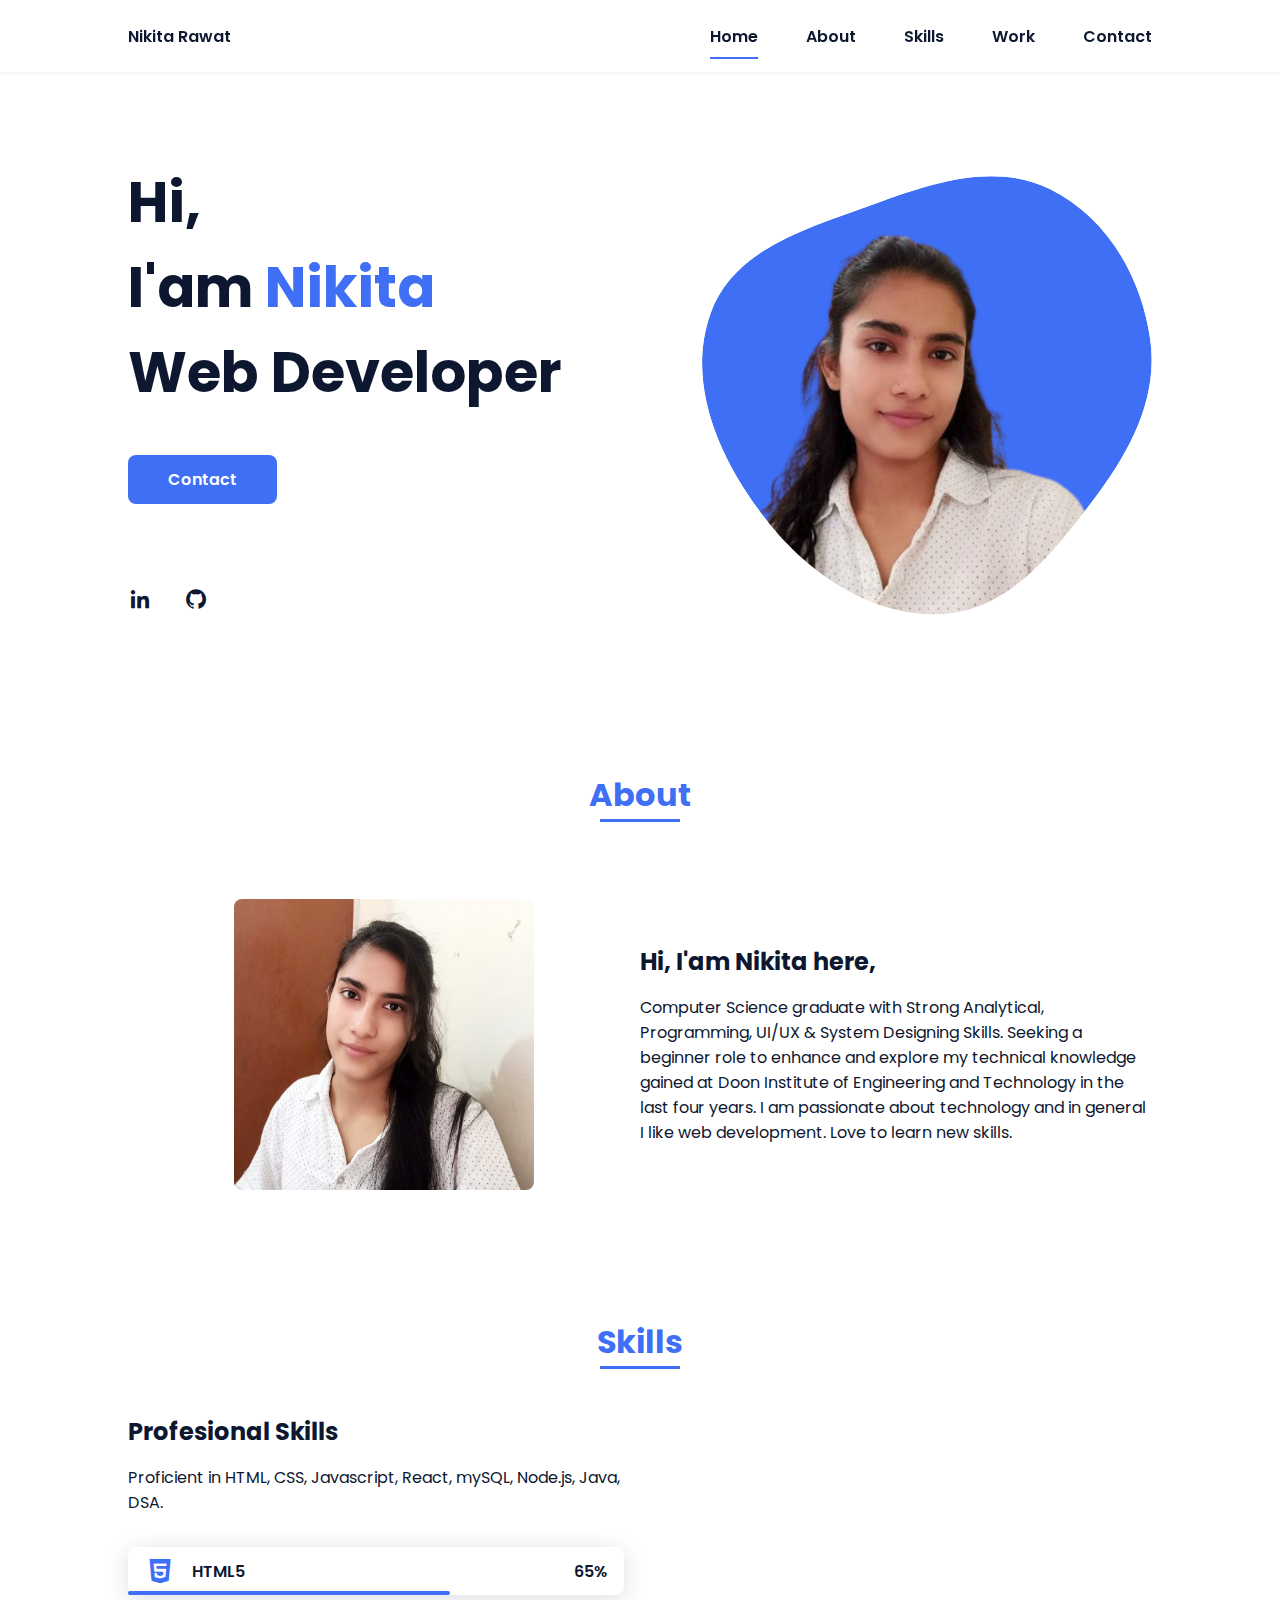
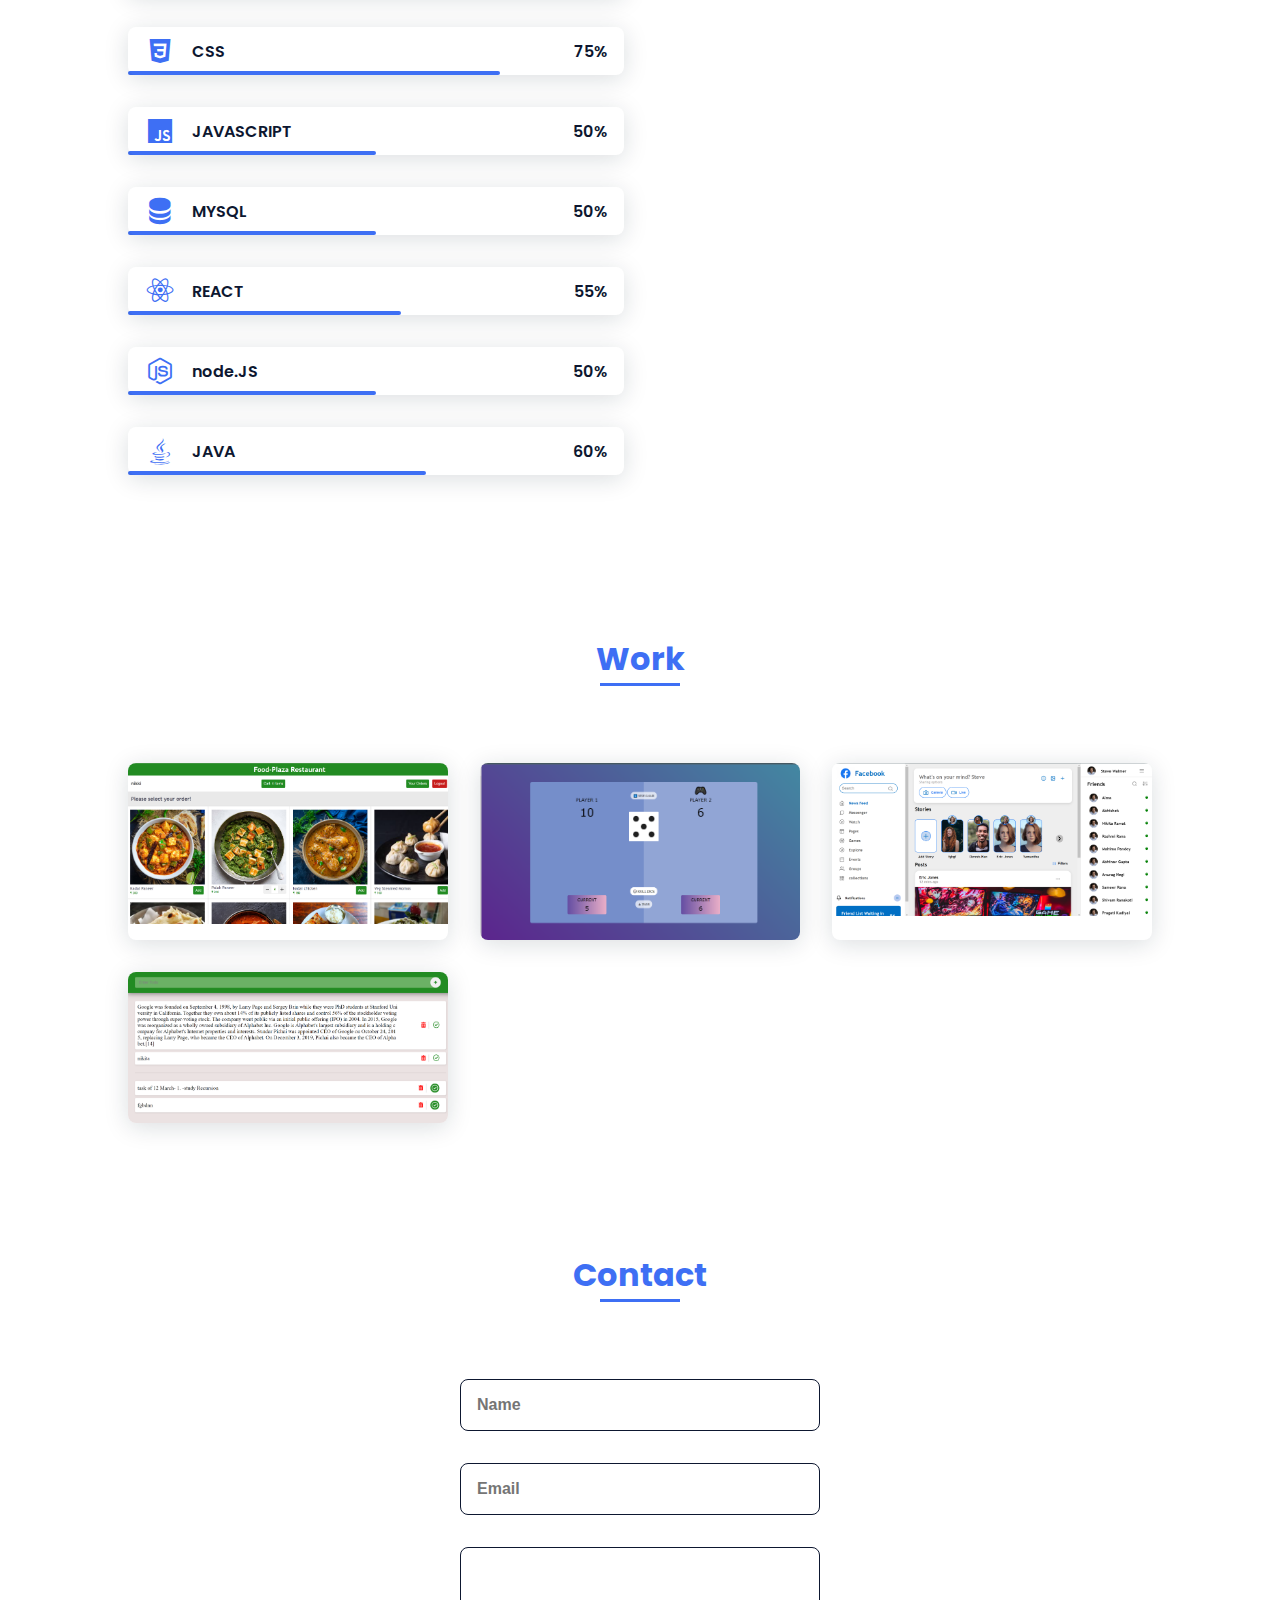
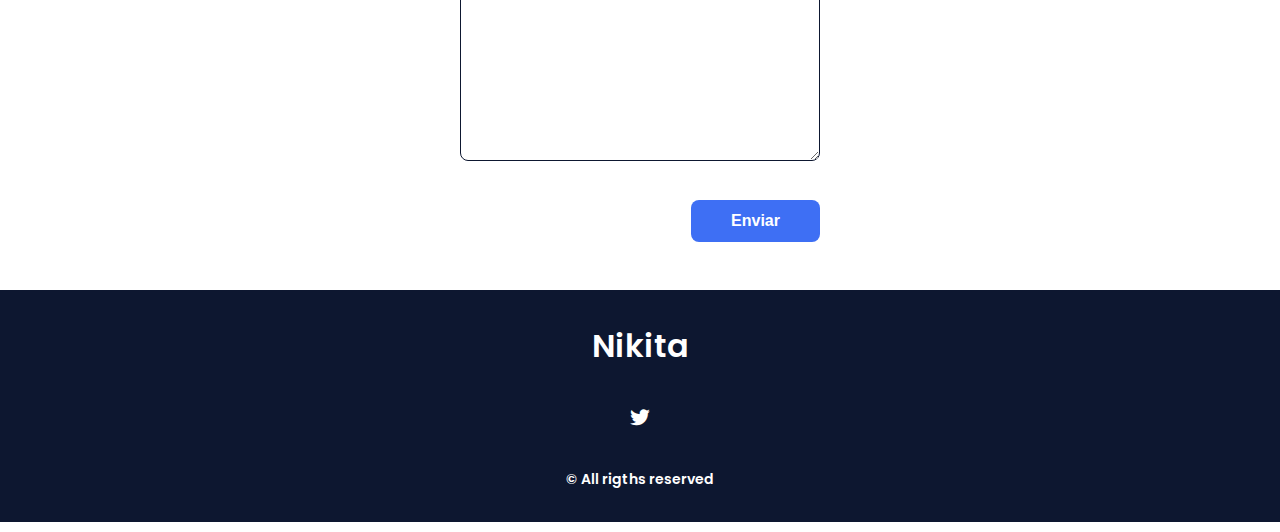
==== index.html @ 0bc65da3 "Add files via upload" ====
<!DOCTYPE html>
<html lang="en">

<head>
    <meta charset="UTF-8">
    <meta name="viewport" content="width=device-width, initial-scale=1.0">

    <link rel="stylesheet" href="assets/css/styles.css">

    <!-- =====BOX ICONS===== -->
    <link href='https://cdn.jsdelivr.net/npm/boxicons@2.0.5/css/boxicons.min.css' rel='stylesheet'>

    <title>Portfolio website complete</title>
</head>

<body>
    <!--===== HEADER =====-->
    <header class="l-header">
        <nav class="nav bd-grid">
            <div>
                <a href="#" class="nav__logo">Nikita Rawat</a>
            </div>

            <div class="nav__menu" id="nav-menu">
                <ul class="nav__list">
                    <li class="nav__item"><a href="#home" class="nav__link active">Home</a></li>
                    <li class="nav__item"><a href="#about" class="nav__link">About</a></li>
                    <li class="nav__item"><a href="#skills" class="nav__link">Skills</a></li>
                    <li class="nav__item"><a href="#work" class="nav__link">Work</a></li>
                    <li class="nav__item"><a href="#contact" class="nav__link">Contact</a></li>
                </ul>
            </div>

            <div class="nav__toggle" id="nav-toggle">
                <i class='bx bx-menu'></i>
            </div>
        </nav>
    </header>

    <main class="l-main">
        <!--===== HOME =====-->
        <section class="home bd-grid" id="home">
            <div class="home__data">
                <h1 class="home__title">Hi,<br>I'am <span class="home__title-color">Nikita</span><br> Web Developer</h1>

                <a href="#contact" class="button">Contact</a>
            </div>

            <div class="home__social">
                <a href="https://www.linkedin.com/in/nikitarawat123/" class="home__social-icon"><i
                        class='bx bxl-linkedin'></i></a>
                <a href="https://github.com/nikita172" class="home__social-icon"><i class='bx bxl-github'></i></a>
            </div>

            <div class="home__img">
                <svg class="home__blob" viewBox="0 0 479 467" xmlns="http://www.w3.org/2000/svg"
                    xmlns:xlink="http://www.w3.org/1999/xlink">
                    <mask id="mask0" mask-type="alpha">
                        <path
                            d="M9.19024 145.964C34.0253 76.5814 114.865 54.7299 184.111 29.4823C245.804 6.98884 311.86 -14.9503 370.735 14.143C431.207 44.026 467.948 107.508 477.191 174.311C485.897 237.229 454.931 294.377 416.506 344.954C373.74 401.245 326.068 462.801 255.442 466.189C179.416 469.835 111.552 422.137 65.1576 361.805C17.4835 299.81 -17.1617 219.583 9.19024 145.964Z" />
                    </mask>
                    <g mask="url(#mask0)">
                        <path
                            d="M9.19024 145.964C34.0253 76.5814 114.865 54.7299 184.111 29.4823C245.804 6.98884 311.86 -14.9503 370.735 14.143C431.207 44.026 467.948 107.508 477.191 174.311C485.897 237.229 454.931 294.377 416.506 344.954C373.74 401.245 326.068 462.801 255.442 466.189C179.416 469.835 111.552 422.137 65.1576 361.805C17.4835 299.81 -17.1617 219.583 9.19024 145.964Z" />
                        <image class="home__blob-img" x="50" y="60" href="assets/img/profile2.png" />
                    </g>
                </svg>
            </div>
        </section>

        <!--===== ABOUT =====-->
        <section class="about section " id="about">
            <h2 class="section-title">About</h2>

            <div class="about__container bd-grid">
                <div class="about__img">
                    <img src="assets/img/profile.png" alt="">
                </div>

                <div>
                    <h2 class="about__subtitle">Hi, I'am Nikita here,</h2>
                    <p class="about__text">Computer Science graduate with Strong Analytical, Programming, UI/UX & System
                        Designing Skills.
                        Seeking a beginner role to enhance and explore my technical knowledge gained
                        at Doon Institute of Engineering and Technology in the last four years. I am passionate about
                        technology and in general I like web development. Love to learn new skills.</p>
                </div>
            </div>
        </section>

        <!--===== SKILLS =====-->
        <section class="skills section" id="skills">
            <h2 class="section-title">Skills</h2>

            <div class="skills__container bd-grid">
                <div>
                    <h2 class="skills__subtitle">Profesional Skills</h2>
                    <p class="skills__text">Proficient in HTML, CSS, Javascript, React, mySQL, Node.js, Java, DSA.</p>
                    <div class="skills__data">
                        <div class="skills__names">
                            <i class='bx bxl-html5 skills__icon'></i>
                            <span class="skills__name">HTML5</span>
                        </div>
                        <div class="skills__bar skills__html">

                        </div>
                        <div>
                            <span class="skills__percentage">65%</span>
                        </div>
                    </div>
                    <div class="skills__data">
                        <div class="skills__names">
                            <i class='bx bxl-css3 skills__icon'></i>
                            <span class="skills__name">CSS</span>
                        </div>
                        <div class="skills__bar skills__css">

                        </div>
                        <div>
                            <span class="skills__percentage">75%</span>
                        </div>
                    </div>
                    <div class="skills__data">
                        <div class="skills__names">
                            <i class='bx bxl-javascript skills__icon'></i>
                            <span class="skills__name">JAVASCRIPT</span>
                        </div>
                        <div class="skills__bar skills__js">

                        </div>
                        <div>
                            <span class="skills__percentage">50%</span>
                        </div>
                    </div>
                    <div class="skills__data">
                        <div class="skills__names">
                            <i class='bx bxs-data skills__icon'></i>
                            <span class="skills__name">MYSQL</span>
                        </div>
                        <div class="skills__bar skills__mysql">

                        </div>
                        <div>
                            <span class="skills__percentage">50%</span>
                        </div>
                    </div>
                    <div class="skills__data">
                        <div class="skills__names">
                            <i class='bx bxl-react skills__icon'></i>
                            <span class="skills__name">REACT</span>
                        </div>
                        <div class="skills__bar skills__react">

                        </div>
                        <div>
                            <span class="skills__percentage">55%</span>
                        </div>
                    </div>
                    <div class="skills__data">
                        <div class="skills__names">
                            <i class='bx bxl-nodejs skills__icon'></i>
                            <span class="skills__name">node.JS</span>
                        </div>
                        <div class="skills__bar skills__nodejs">

                        </div>
                        <div>
                            <span class="skills__percentage">50%</span>
                        </div>
                    </div>
                    <div class="skills__data">
                        <div class="skills__names">
                            <i class='bx bxl-java skills__icon'></i>
                            <span class="skills__name">JAVA</span>
                        </div>
                        <div class="skills__bar skills__java">

                        </div>
                        <div>
                            <span class="skills__percentage">60%</span>
                        </div>
                    </div>
                </div>

                <div>
                    <img src="assets/img/work3.jpg" alt="" class="skills__img">
                </div>
            </div>
        </section>

        <!--===== WORK =====-->
        <section class="work section" id="work">
            <h2 class="section-title">Work</h2>

            <div class="work__container bd-grid">
                <a href="https://restaurant.nikitarawat.site/" class="work__img">
                    <img src="assets/img/proj1.png" alt="">
                </a>
                <a href="https://dice-gamesee.herokuapp.com/" class="work__img">
                    <img src="assets/img/proj2.png" alt="">
                </a>
                <a href="https://facebookclone21.herokuapp.com/" class="work__img">
                    <img src="assets/img/proj3.png" alt="">
                </a>
                <a href="https://todo-list123.herokuapp.com/" class="work__img">
                    <img src="assets/img/proj4.png" alt="">
                </a>

        </section>

        <!--===== CONTACT =====-->
        <section class="contact section" id="contact">
            <h2 class="section-title">Contact</h2>

            <div class="contact__container bd-grid">
                <form action="mailto:nikitarwt789@gmail.com" method="POST" enctype="multipart/form-data"
                    name="EmailForm" class="contact__form">
                    <input type="text" placeholder="Name" class="contact__input">
                    <input type="mail" placeholder="Email" class="contact__input">
                    <textarea name="" id="" cols="0" rows="10" class="contact__input"></textarea>
                    <input type="button" value="Enviar" class="contact__button button">
                </form>
            </div>
        </section>
    </main>

    <!--===== FOOTER =====-->
    <footer class="footer">
        <p class="footer__title">Nikita</p>
        <div class="footer__social">
            <a href="https://twitter.com/NikitaR82813978" class="footer__icon"><i class='bx bxl-twitter'></i></a>
        </div>
        <p class="footer__copy">&#169; All rigths reserved</p>
    </footer>


    <!--===== SCROLL REVEAL =====-->
    <script src="https://unpkg.com/scrollreveal"></script>

    <!--===== MAIN JS =====-->
    <script src="assets/js/main.js"></script>
</body>

</html>
---- assets/css/styles.css ----
@import url("https://fonts.googleapis.com/css2?family=Poppins:wght@400;600;700&display=swap");
/*===== VARIABLES CSS =====*/
:root {
  --header-height: 3rem;
  --font-semi: 600;
  /*===== Colores =====*/
  /*Purple 260 - Red 355 - Blue 224 - Pink 340*/
  /* HSL color mode */
  --hue-color: 224;
  --first-color: hsl(var(--hue-color), 89%, 60%);
  --second-color: hsl(var(--hue-color), 56%, 12%);
  /*===== Fuente y tipografia =====*/
  --body-font: 'Poppins', sans-serif;
  --big-font-size: 2rem;
  --h2-font-size: 1.25rem;
  --normal-font-size: .938rem;
  --smaller-font-size: .75rem;
  /*===== Margenes =====*/
  --mb-2: 1rem;
  --mb-4: 2rem;
  --mb-5: 2.5rem;
  --mb-6: 3rem;
  /*===== z index =====*/
  --z-back: -10;
  --z-fixed: 100;
}

@media screen and (min-width: 968px) {
  :root {
    --big-font-size: 3.5rem;
    --h2-font-size: 2rem;
    --normal-font-size: 1rem;
    --smaller-font-size: .875rem;
  }
}

/*===== BASE =====*/
*, ::before, ::after {
  box-sizing: border-box;
}

html {
  scroll-behavior: smooth;
}

body {
  margin: var(--header-height) 0 0 0;
  font-family: var(--body-font);
  font-size: var(--normal-font-size);
  color: var(--second-color);
}

h1, h2, p {
  margin: 0;
}

ul {
  margin: 0;
  padding: 0;
  list-style: none;
}

a {
  text-decoration: none;
}

img {
  max-width: 100%;
  height: auto;
  display: block;
}

/*===== CLASS CSS ===== */
.section-title {
  position: relative;
  font-size: var(--h2-font-size);
  color: var(--first-color);
  margin-top: var(--mb-2);
  margin-bottom: var(--mb-4);
  text-align: center;
}

.section-title::after {
  position: absolute;
  content: '';
  width: 64px;
  height: 0.18rem;
  left: 0;
  right: 0;
  margin: auto;
  top: 2rem;
  background-color: var(--first-color);
}

.section {
  padding-top: 3rem;
  padding-bottom: 2rem;
}

/*===== LAYOUT =====*/
.bd-grid {
  max-width: 1024px;
  display: grid;
  margin-left: var(--mb-2);
  margin-right: var(--mb-2);
}

.l-header {
  width: 100%;
  position: fixed;
  top: 0;
  left: 0;
  z-index: var(--z-fixed);
  background-color: #fff;
  box-shadow: 0 1px 4px rgba(146, 161, 176, 0.15);
}

/*===== NAV =====*/
.nav {
  height: var(--header-height);
  display: flex;
  justify-content: space-between;
  align-items: center;
  font-weight: var(--font-semi);
}

@media screen and (max-width: 767px) {
  .nav__menu {
    position: fixed;
    top: var(--header-height);
    right: -100%;
    width: 80%;
    height: 100%;
    padding: 2rem;
    background-color: var(--second-color);
    transition: .5s;
  }
}

.nav__item {
  margin-bottom: var(--mb-4);
}

.nav__link {
  position: relative;
  color: #fff;
}

.nav__link:hover {
  position: relative;
}

.nav__link:hover::after {
  position: absolute;
  content: '';
  width: 100%;
  height: 0.18rem;
  left: 0;
  top: 2rem;
  background-color: var(--first-color);
}

.nav__logo {
  color: var(--second-color);
}

.nav__toggle {
  color: var(--second-color);
  font-size: 1.5rem;
  cursor: pointer;
}

/*Active menu*/
.active::after {
  position: absolute;
  content: '';
  width: 100%;
  height: 0.18rem;
  left: 0;
  top: 2rem;
  background-color: var(--first-color);
}

/*=== Show menu ===*/
.show {
  right: 0;
}

/*===== HOME =====*/
.home {
  position: relative;
  row-gap: 5rem;
  padding: 4rem 0 5rem;
}

.home__data {
  align-self: center;
}

.home__title {
  font-size: var(--big-font-size);
  margin-bottom: var(--mb-5);
}

.home__title-color {
  color: var(--first-color);
}

.home__social {
  display: flex;
  flex-direction: column;
}

.home__social-icon {
  width: max-content;
  margin-bottom: var(--mb-2);
  font-size: 1.5rem;
  color: var(--second-color);
}

.home__social-icon:hover {
  color: var(--first-color);
}

.home__img {
  position: absolute;
  right: 0;
  bottom: 0;
  width: 260px;
}

.home__blob {
  fill: var(--first-color);
}

.home__blob-img {
  width: 360px;
}

/*BUTTONS*/
.button {
  display: inline-block;
  background-color: var(--first-color);
  color: #fff;
  padding: .75rem 2.5rem;
  font-weight: var(--font-semi);
  border-radius: .5rem;
  transition: .3s;
}

.button:hover {
  box-shadow: 0px 10px 36px rgba(0, 0, 0, 0.15);
}

/* ===== ABOUT =====*/
.about__container {
  row-gap: 2rem;
  text-align: center;
}

.about__subtitle {
  margin-bottom: var(--mb-2);
}

.about__img {
  justify-self: center;
}

.about__img img {
  width: 200px;
  border-radius: .5rem;
}

/* ===== SKILLS =====*/
.skills__container {
  row-gap: 2rem;
  text-align: center;
}

.skills__subtitle {
  margin-bottom: var(--mb-2);
}

.skills__text {
  margin-bottom: var(--mb-4);
}

.skills__data {
  display: flex;
  justify-content: space-between;
  align-items: center;
  position: relative;
  font-weight: var(--font-semi);
  padding: .5rem 1rem;
  margin-bottom: var(--mb-4);
  border-radius: .5rem;
  box-shadow: 0px 4px 25px rgba(14, 36, 49, 0.15);
}

.skills__icon {
  font-size: 2rem;
  margin-right: var(--mb-2);
  color: var(--first-color);
}

.skills__names {
  display: flex;
  align-items: center;
}

.skills__bar {
  position: absolute;
  left: 0;
  bottom: 0;
  background-color: var(--first-color);
  height: .25rem;
  border-radius: .5rem;
  z-index: var(--z-back);
}

.skills__html {
  width: 65%;
}

.skills__css {
  width: 75%;
}

.skills__js {
  width: 50%;
}

.skills__mysql {
  width: 50%;
}
.skills__react {
  width: 55%;
}
.skills__nodejs {
  width: 50%;
}
.skills__java {
  width: 60%;
}
.skills__img {
  border-radius: .5rem;
}

/* ===== WORK =====*/
.work__container {
  row-gap: 2rem;
}

.work__img {
  box-shadow: 0px 4px 25px rgba(14, 36, 49, 0.15);
  border-radius: .5rem;
  overflow: hidden;
}

.work__img img {
  transition: 1s;
}

.work__img img:hover {
  transform: scale(1.1);
}

/* ===== CONTACT =====*/
.contact__input {
  width: 100%;
  font-size: var(--normal-font-size);
  font-weight: var(--font-semi);
  padding: 1rem;
  border-radius: .5rem;
  border: 1.5px solid var(--second-color);
  outline: none;
  margin-bottom: var(--mb-4);
}

.contact__button {
  display: block;
  border: none;
  outline: none;
  font-size: var(--normal-font-size);
  cursor: pointer;
  margin-left: auto;
}

/* ===== FOOTER =====*/
.footer {
  background-color: var(--second-color);
  color: #fff;
  text-align: center;
  font-weight: var(--font-semi);
  padding: 2rem 0;
}

.footer__title {
  font-size: 2rem;
  margin-bottom: var(--mb-4);
}

.footer__social {
  margin-bottom: var(--mb-4);
}

.footer__icon {
  font-size: 1.5rem;
  color: #fff;
  margin: 0 var(--mb-2);
}

.footer__copy {
  font-size: var(--smaller-font-size);
}

/* ===== MEDIA QUERIES=====*/
@media screen and (max-width: 320px) {
  .home {
    row-gap: 2rem;
  }
  .home__img {
    width: 200px;
  }
}

@media screen and (min-width: 576px) {
  .home {
    padding: 4rem 0 2rem;
  }
  .home__social {
    padding-top: 0;
    padding-bottom: 2.5rem;
    flex-direction: row;
    align-self: flex-end;
  }
  .home__social-icon {
    margin-bottom: 0;
    margin-right: var(--mb-4);
  }
  .home__img {
    width: 300px;
    bottom: 25%;
  }
  .about__container {
    grid-template-columns: repeat(2, 1fr);
    align-items: center;
    text-align: initial;
  }
  .skills__container {
    grid-template-columns: .7fr;
    justify-content: center;
    column-gap: 1rem;
  }
  .work__container {
    grid-template-columns: repeat(2, 1fr);
    column-gap: 2rem;
    padding-top: 2rem;
  }
  .contact__form {
    width: 360px;
    padding-top: 2rem;
  }
  .contact__container {
    justify-items: center;
  }
}

@media screen and (min-width: 768px) {
  body {
    margin: 0;
  }
  .section {
    padding-top: 4rem;
    padding-bottom: 3rem;
  }
  .section-title {
    margin-bottom: var(--mb-6);
  }
  .section-title::after {
    width: 80px;
    top: 3rem;
  }
  .nav {
    height: calc(var(--header-height) + 1.5rem);
  }
  .nav__list {
    display: flex;
    padding-top: 0;
  }
  .nav__item {
    margin-left: var(--mb-6);
    margin-bottom: 0;
  }
  .nav__toggle {
    display: none;
  }
  .nav__link {
    color: var(--second-color);
  }
  .home {
    padding: 8rem 0 2rem;
  }
  .home__img {
    width: 400px;
    bottom: 10%;
  }
  .about__container {
    padding-top: 2rem;
  }
  .about__img img {
    width: 300px;
  }
  .skills__container {
    grid-template-columns: repeat(2, 1fr);
    column-gap: 2rem;
    align-items: center;
    text-align: initial;
  }
  .work__container {
    grid-template-columns: repeat(3, 1fr);
    column-gap: 2rem;
  }
}

@media screen and (min-width: 992px) {
  .bd-grid {
    margin-left: auto;
    margin-right: auto;
  }
  .home {
    padding: 10rem 0 2rem;
  }
  .home__img {
    width: 450px;
  }
}
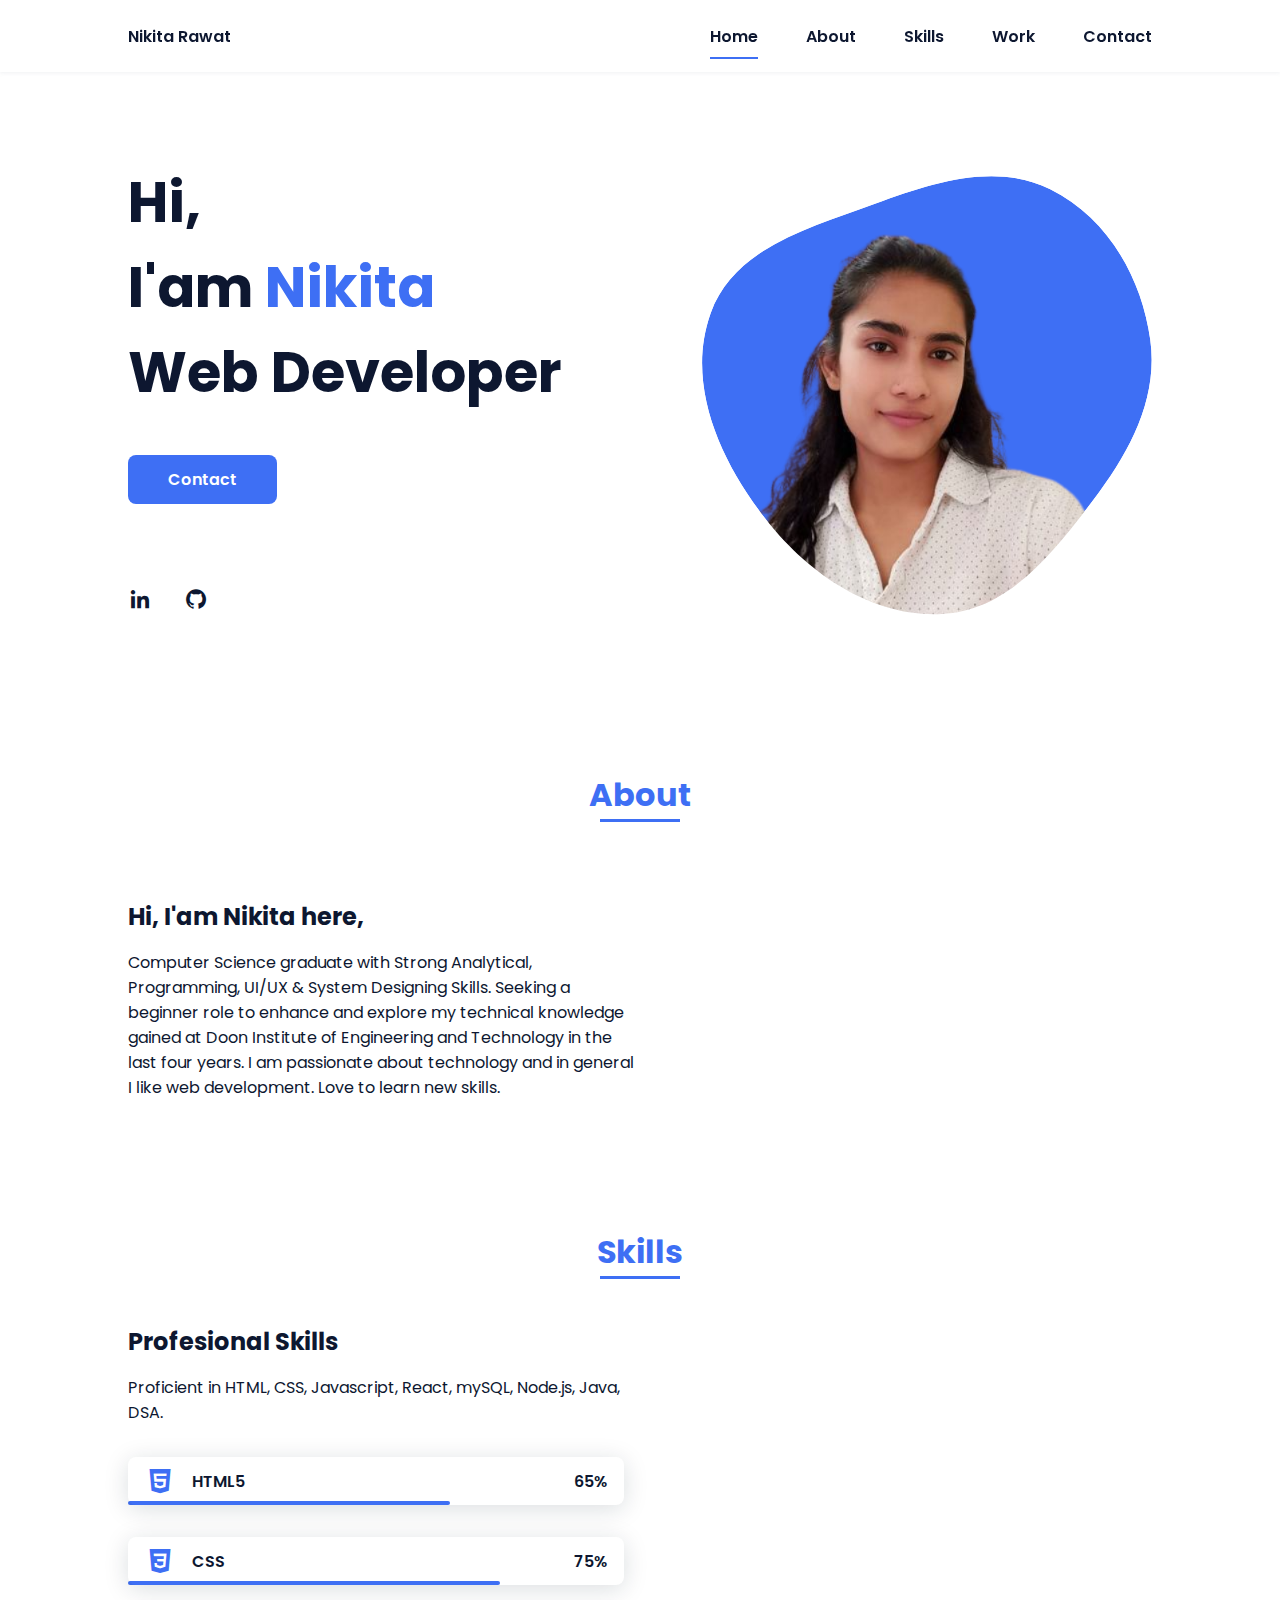
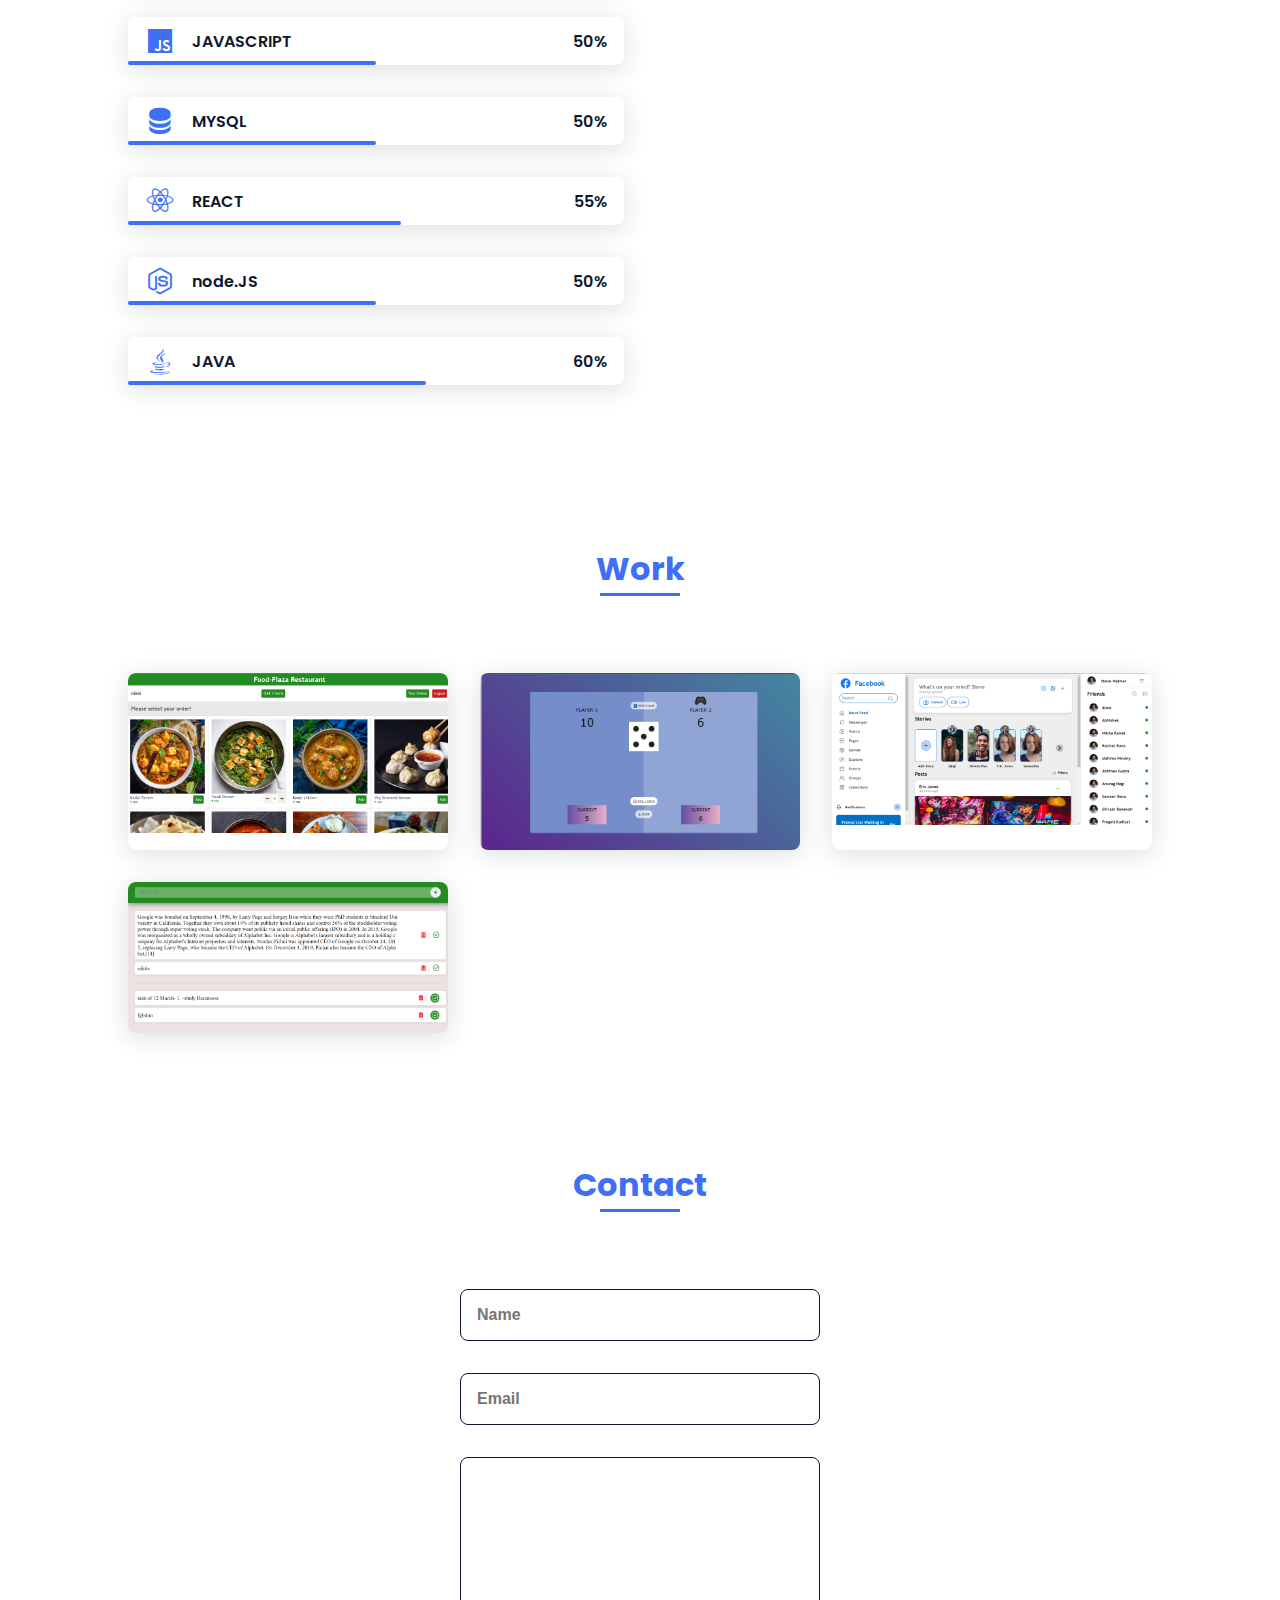
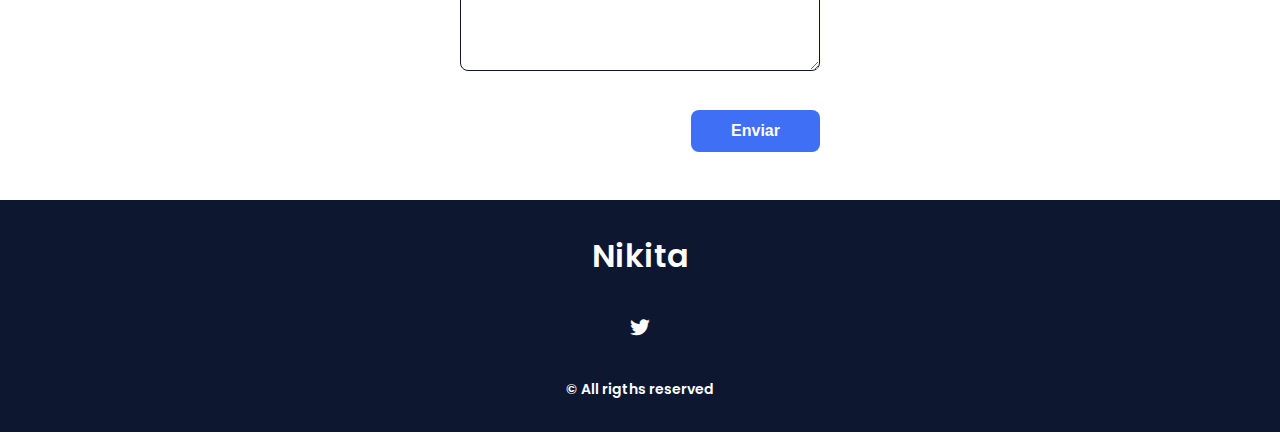
==== commit cce42236: "Update index.html" ====
--- a/index.html
+++ b/index.html
@@ -10,7 +10,7 @@
     <!-- =====BOX ICONS===== -->
     <link href='https://cdn.jsdelivr.net/npm/boxicons@2.0.5/css/boxicons.min.css' rel='stylesheet'>
 
-    <title>Portfolio website complete</title>
+    <title>My Portfolio</title>
 </head>
 
 <body>
@@ -73,11 +73,7 @@
             <h2 class="section-title">About</h2>
 
             <div class="about__container bd-grid">
-                <div class="about__img">
-                    <img src="assets/img/profile.png" alt="">
-                </div>
-
-                <div>
+                 <div>
                     <h2 class="about__subtitle">Hi, I'am Nikita here,</h2>
                     <p class="about__text">Computer Science graduate with Strong Analytical, Programming, UI/UX & System
                         Designing Skills.
@@ -241,4 +237,4 @@
     <script src="assets/js/main.js"></script>
 </body>
 
-</html>+</html>
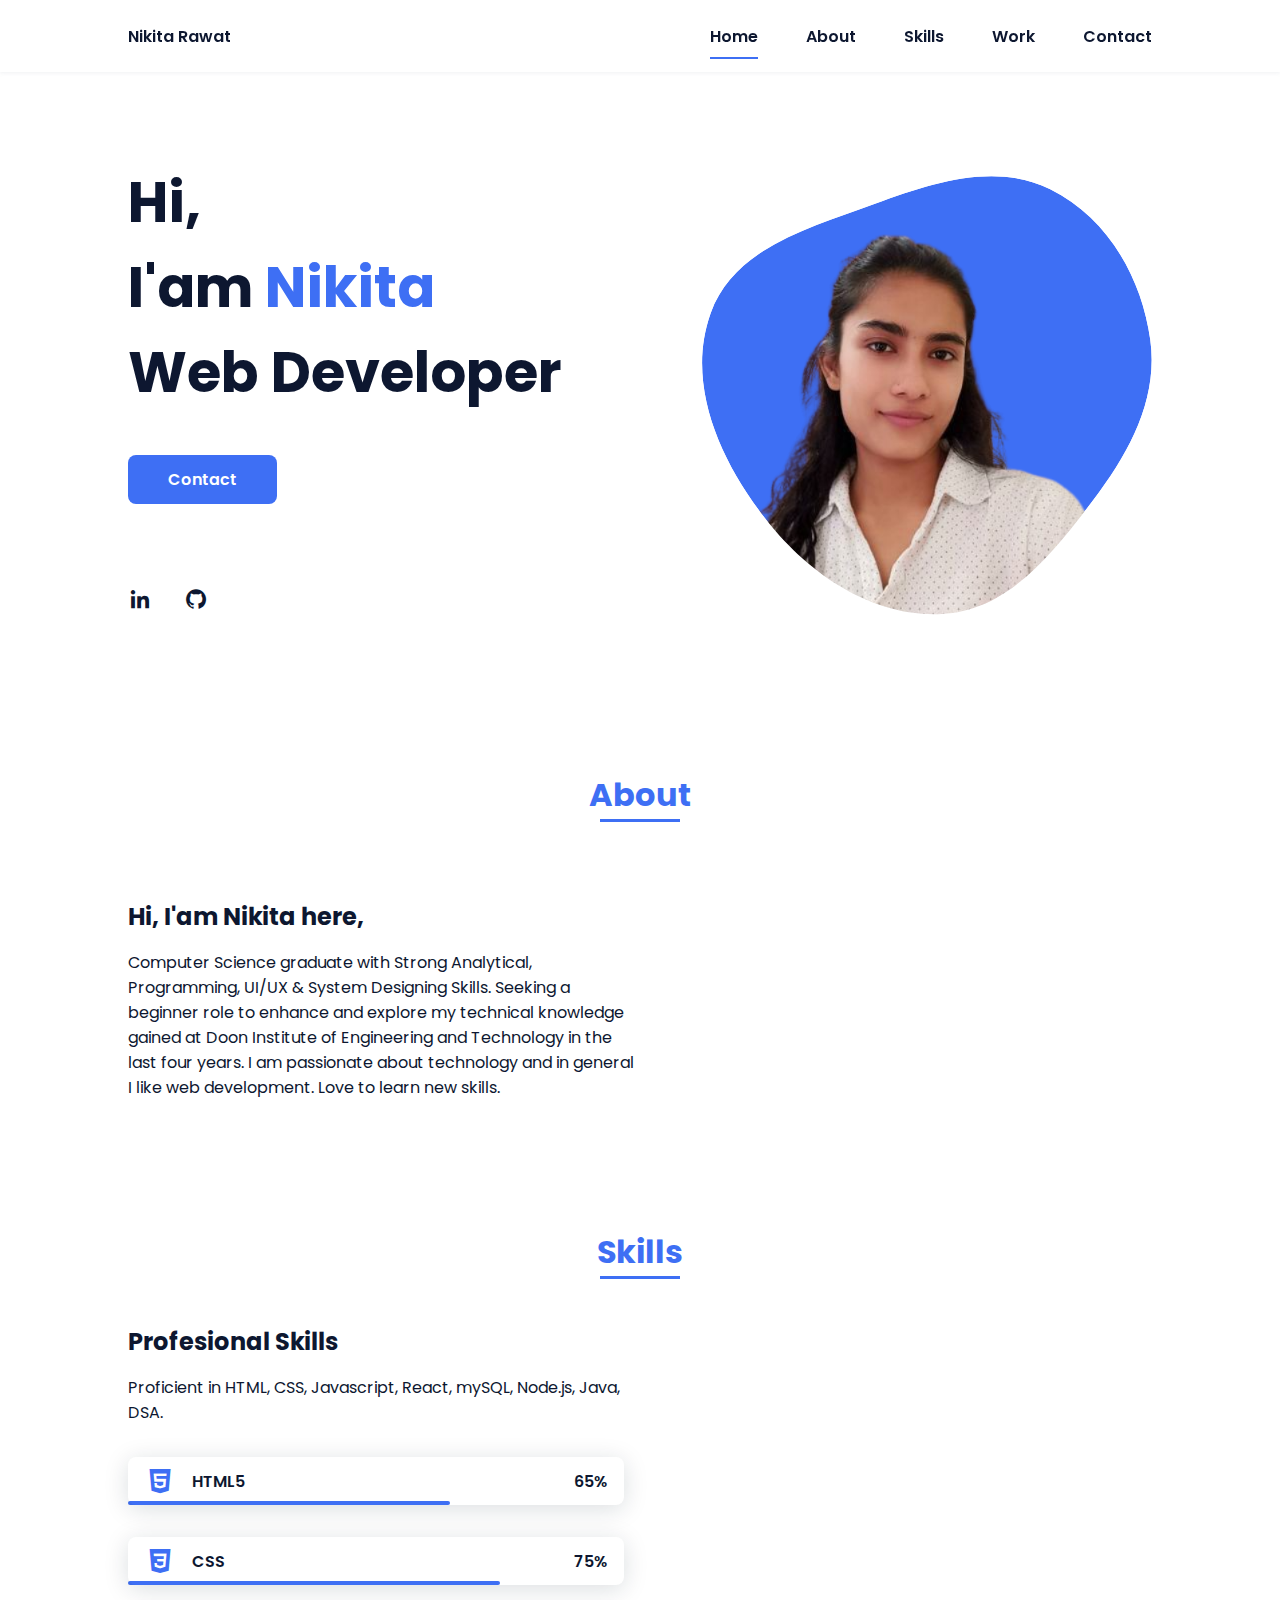
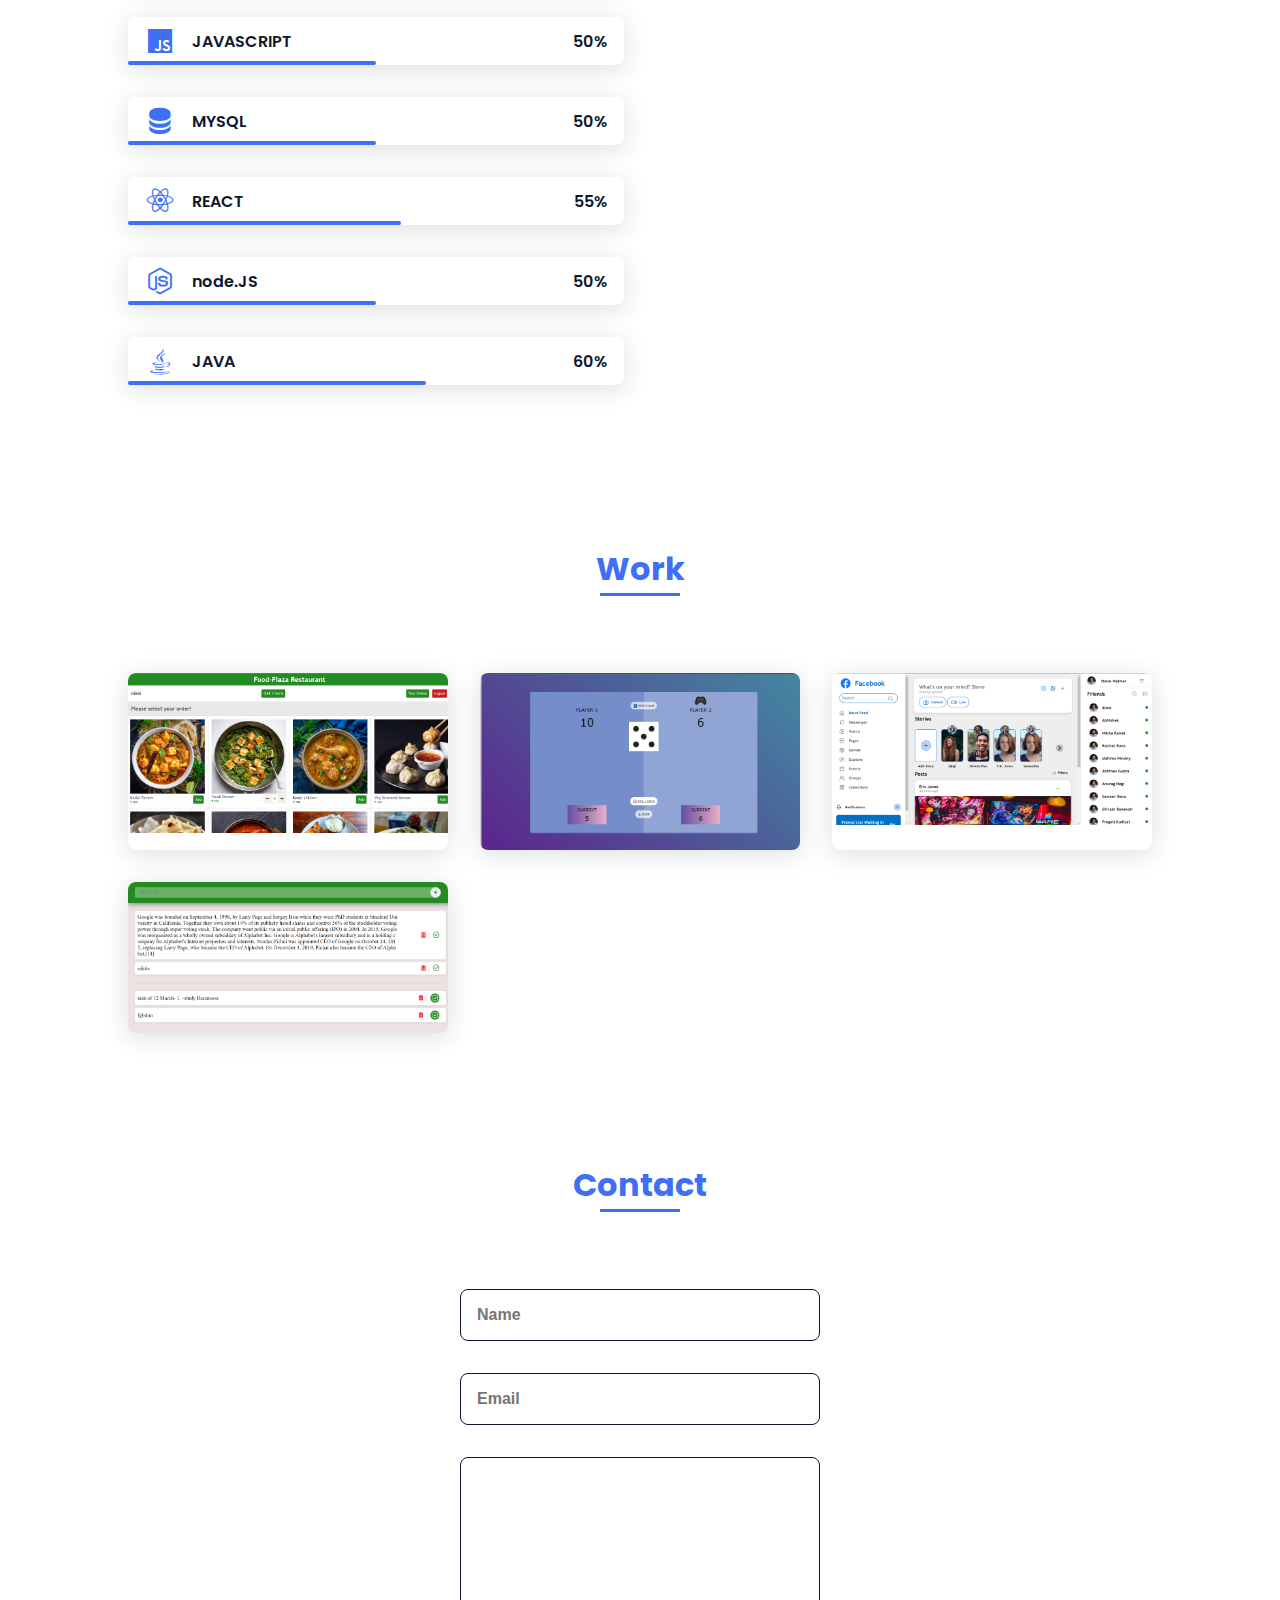
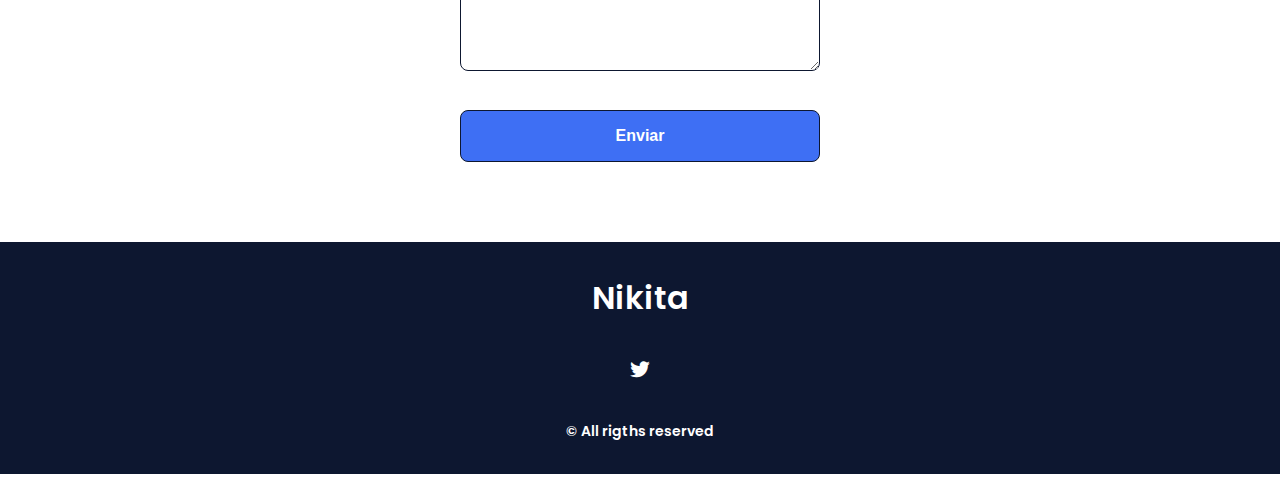
==== commit 1b5c7462: "Update index.html" ====
--- a/index.html
+++ b/index.html
@@ -209,12 +209,14 @@
             <h2 class="section-title">Contact</h2>
 
             <div class="contact__container bd-grid">
-                <form action="mailto:nikitarwt789@gmail.com" method="POST" enctype="multipart/form-data"
-                    name="EmailForm" class="contact__form">
-                    <input type="text" placeholder="Name" class="contact__input">
-                    <input type="mail" placeholder="Email" class="contact__input">
-                    <textarea name="" id="" cols="0" rows="10" class="contact__input"></textarea>
-                    <input type="button" value="Enviar" class="contact__button button">
+                <form action="https://formsubmit.co/nikitarwt789@gmail.com" method="POST" class="contact__form">
+                    <input type="hidden" name="_subject" value="New email woooo!">
+                    <input type="hidden" name="_captcha" value="false">
+                    <input type="hidden" name="_next" value="https://nikitarawat.site/thankyou.html">
+                    <input type="text" placeholder="Name" class="contact__input" name="name" required>
+                    <input type="email" placeholder="Email" class="contact__input" name="email" required>
+                    <textarea name="message" id="" cols="0" rows="10" class="contact__input"></textarea>
+                    <button type="submit" class="contact__input button">Enviar</button>
                 </form>
             </div>
         </section>
--- a/assets/css/styles.css
+++ b/assets/css/styles.css
@@ -262,15 +262,6 @@
   margin-bottom: var(--mb-2);
 }
 
-.about__img {
-  justify-self: center;
-}
-
-.about__img img {
-  width: 200px;
-  border-radius: .5rem;
-}
-
 /* ===== SKILLS =====*/
 .skills__container {
   row-gap: 2rem;
@@ -534,4 +525,4 @@
   .home__img {
     width: 450px;
   }
-}+}
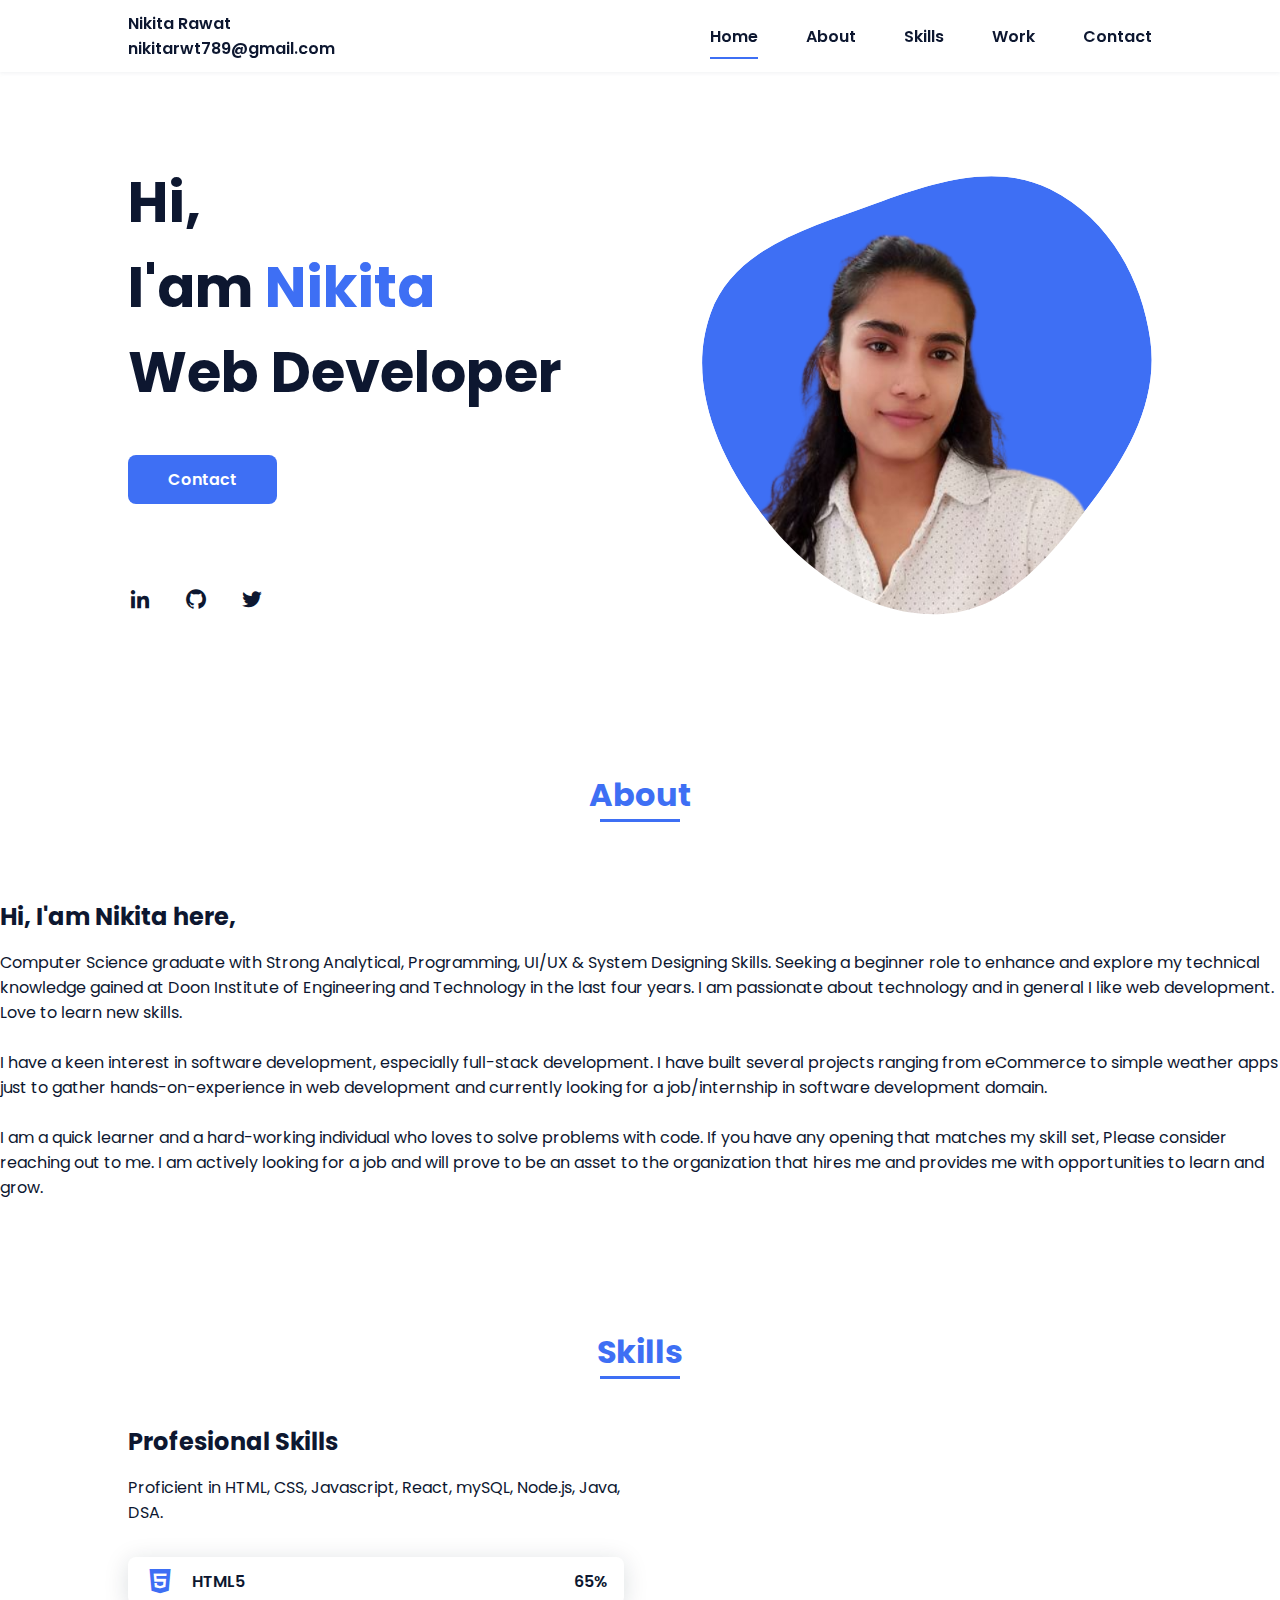
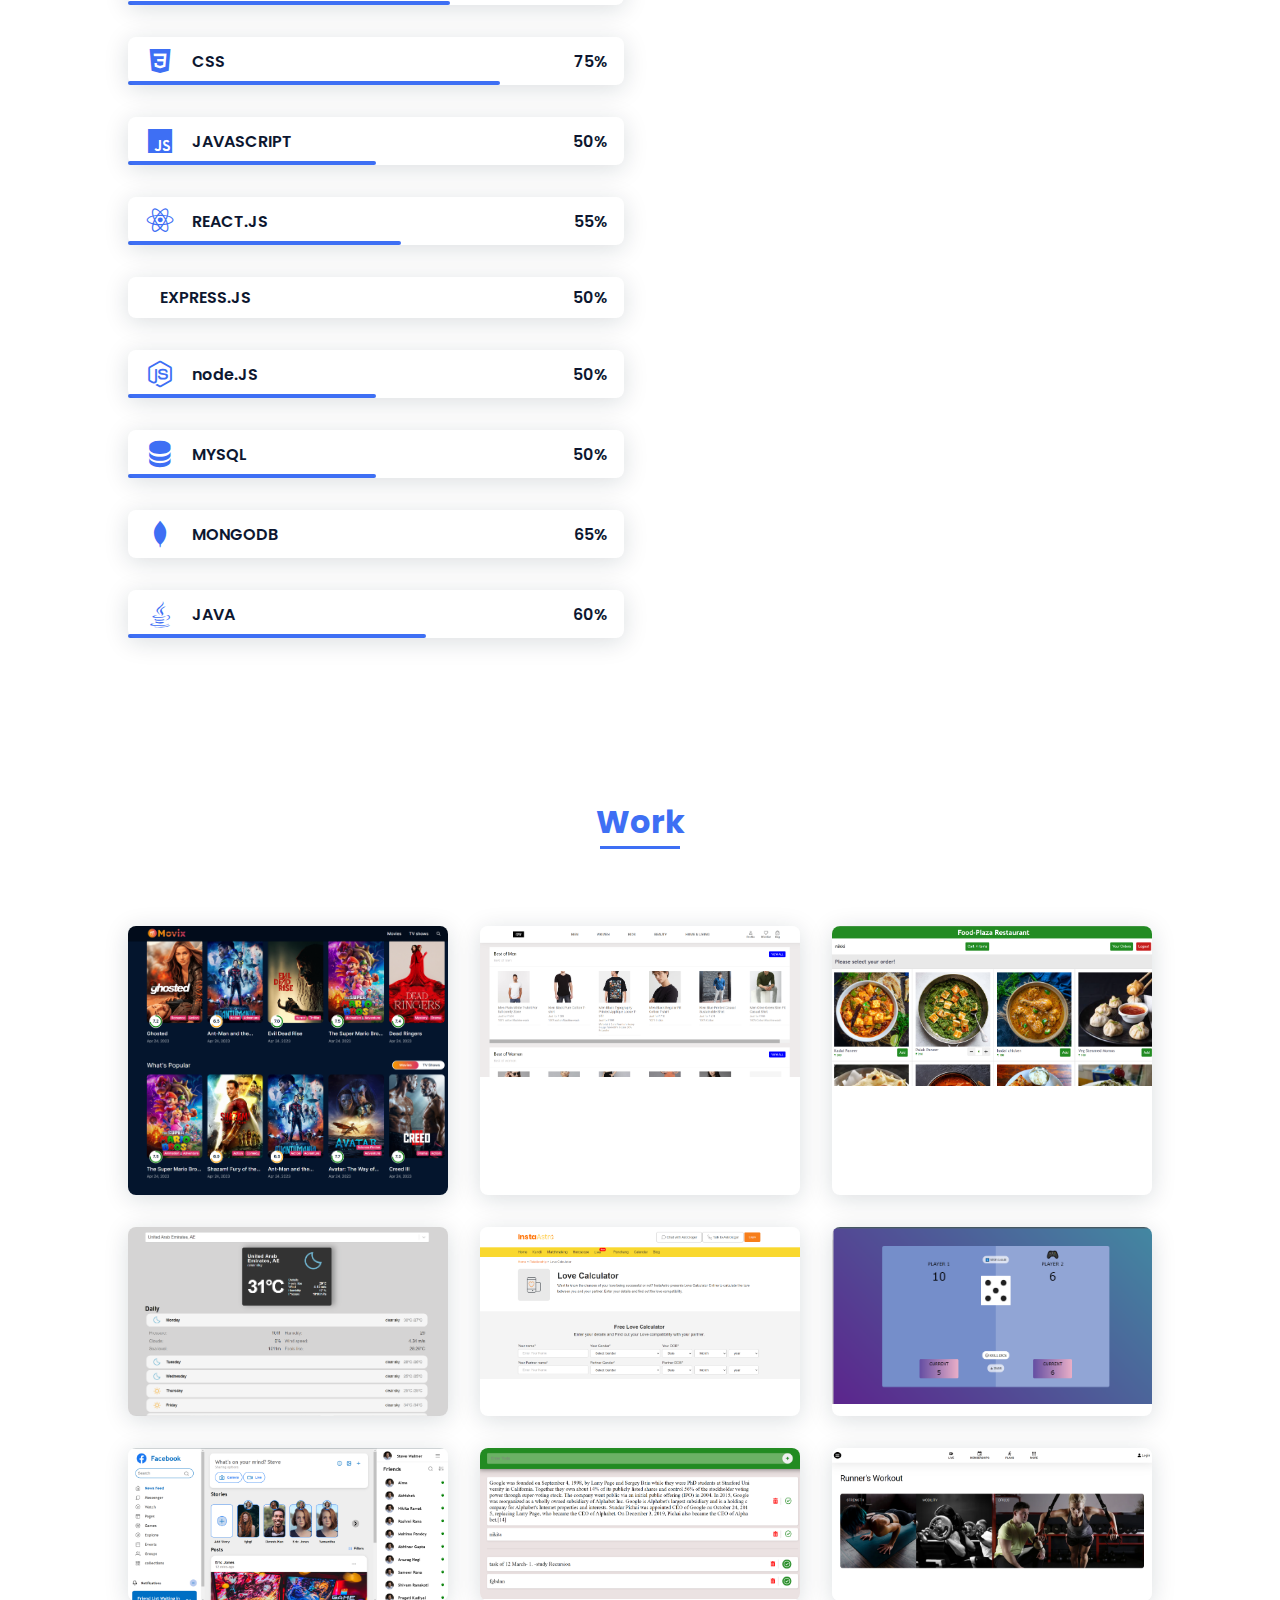
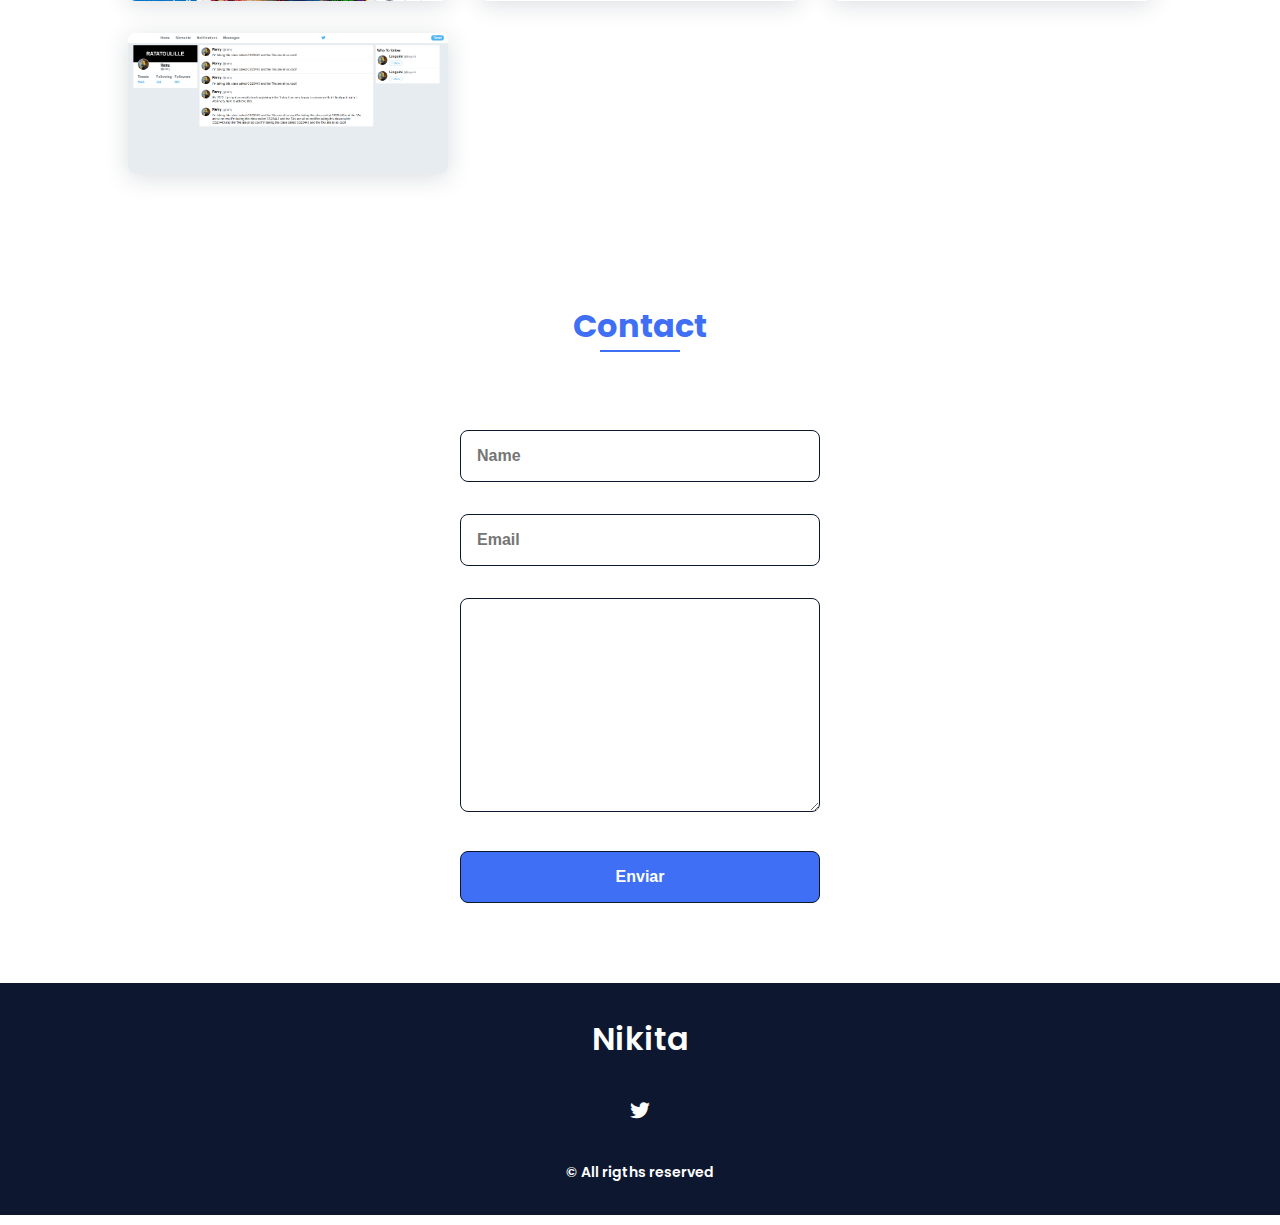
==== commit 9eba68b0: "added projects" ====
--- a/index.html
+++ b/index.html
@@ -8,8 +8,7 @@
     <link rel="stylesheet" href="assets/css/styles.css">
 
     <!-- =====BOX ICONS===== -->
-    <link href='https://cdn.jsdelivr.net/npm/boxicons@2.0.5/css/boxicons.min.css' rel='stylesheet'>
-
+    <link href='https://unpkg.com/boxicons@2.1.4/css/boxicons.min.css' rel='stylesheet'>
     <title>My Portfolio</title>
 </head>
 
@@ -18,7 +17,8 @@
     <header class="l-header">
         <nav class="nav bd-grid">
             <div>
-                <a href="#" class="nav__logo">Nikita Rawat</a>
+                <a href="#" class="nav__logo">Nikita Rawat </a>
+                <p class="nav__email">nikitarwt789@gmail.com</p>
             </div>
 
             <div class="nav__menu" id="nav-menu">
@@ -50,6 +50,8 @@
                 <a href="https://www.linkedin.com/in/nikitarawat123/" class="home__social-icon"><i
                         class='bx bxl-linkedin'></i></a>
                 <a href="https://github.com/nikita172" class="home__social-icon"><i class='bx bxl-github'></i></a>
+                <a href="https://twitter.com/NikitaR82813978" class="home__social-icon"><i
+                        class='bx bxl-twitter'></i></a>
             </div>
 
             <div class="home__img">
@@ -72,14 +74,27 @@
         <section class="about section " id="about">
             <h2 class="section-title">About</h2>
 
-            <div class="about__container bd-grid">
-                 <div>
+            <div class="about__container ab-grid">
+
+
+                <div>
                     <h2 class="about__subtitle">Hi, I'am Nikita here,</h2>
                     <p class="about__text">Computer Science graduate with Strong Analytical, Programming, UI/UX & System
                         Designing Skills.
                         Seeking a beginner role to enhance and explore my technical knowledge gained
                         at Doon Institute of Engineering and Technology in the last four years. I am passionate about
-                        technology and in general I like web development. Love to learn new skills.</p>
+                        technology and in general I like web development. Love to learn new skills.<br />
+                        <br />
+                        I have a keen interest in software development, especially full-stack development.
+                        I have built several projects ranging from eCommerce to simple weather apps just to gather
+                        hands-on-experience in web development and currently looking for a job/internship in software
+                        development domain.
+                        <br /><br />
+                        I am a quick learner and a hard-working individual who loves to solve problems with code.
+                        If you have any opening that matches my skill set, Please consider reaching out to me. I am
+                        actively looking for a job and will prove to be an asset to the organization that hires me and
+                        provides me with opportunities to learn and grow.
+                    </p>
                 </div>
             </div>
         </section>
@@ -128,6 +143,43 @@
                             <span class="skills__percentage">50%</span>
                         </div>
                     </div>
+
+                    <div class="skills__data">
+                        <div class="skills__names">
+                            <i class='bx bxl-react skills__icon'></i>
+                            <span class="skills__name">REACT.JS</span>
+                        </div>
+                        <div class="skills__bar skills__react">
+
+                        </div>
+                        <div>
+                            <span class="skills__percentage">55%</span>
+                        </div>
+                    </div>
+                    <div class="skills__data">
+                        <div class="skills__names">
+                            <i class='bx bxl-express skills__icon'></i>
+                            <span class="skills__name">EXPRESS.JS</span>
+                        </div>
+                        <div class="skills__bar skills__express">
+
+                        </div>
+                        <div>
+                            <span class="skills__percentage">50%</span>
+                        </div>
+                    </div>
+                    <div class="skills__data">
+                        <div class="skills__names">
+                            <i class='bx bxl-nodejs skills__icon'></i>
+                            <span class="skills__name">node.JS</span>
+                        </div>
+                        <div class="skills__bar skills__nodejs">
+
+                        </div>
+                        <div>
+                            <span class="skills__percentage">50%</span>
+                        </div>
+                    </div>
                     <div class="skills__data">
                         <div class="skills__names">
                             <i class='bx bxs-data skills__icon'></i>
@@ -142,26 +194,14 @@
                     </div>
                     <div class="skills__data">
                         <div class="skills__names">
-                            <i class='bx bxl-react skills__icon'></i>
-                            <span class="skills__name">REACT</span>
-                        </div>
-                        <div class="skills__bar skills__react">
-
-                        </div>
-                        <div>
-                            <span class="skills__percentage">55%</span>
-                        </div>
-                    </div>
-                    <div class="skills__data">
-                        <div class="skills__names">
-                            <i class='bx bxl-nodejs skills__icon'></i>
-                            <span class="skills__name">node.JS</span>
-                        </div>
-                        <div class="skills__bar skills__nodejs">
-
-                        </div>
-                        <div>
-                            <span class="skills__percentage">50%</span>
+                            <i class='bx bxl-mongodb skills__icon'></i>
+                            <span class="skills__name">MONGODB</span>
+                        </div>
+                        <div class="skills__bar skills__mongoDB">
+
+                        </div>
+                        <div>
+                            <span class="skills__percentage">65%</span>
                         </div>
                     </div>
                     <div class="skills__data">
@@ -189,9 +229,21 @@
             <h2 class="section-title">Work</h2>
 
             <div class="work__container bd-grid">
+                <a href="https://movix-rho-one.vercel.app/" class="work__img">
+                    <img src="assets/img/Movix.png" alt="">
+                </a>
+                <a href="https://ecommerce.nikitarawat.site/" class="work__img">
+                    <img src="assets/img/ss.png" alt="">
+                </a>
                 <a href="https://restaurant.nikitarawat.site/" class="work__img">
                     <img src="assets/img/proj1.png" alt="">
                 </a>
+                <a href="https://nikita172.github.io/react-weather-app/" class="work__img">
+                    <img src="assets/img/project5.png" alt="">
+                </a>
+                <a href="https://nikita172.github.io/love-calculator-full-page/" class="work__img">
+                    <img src="assets/img/project6.png" alt="">
+                </a>
                 <a href="https://dice-gamesee.herokuapp.com/" class="work__img">
                     <img src="assets/img/proj2.png" alt="">
                 </a>
@@ -200,6 +252,12 @@
                 </a>
                 <a href="https://todo-list123.herokuapp.com/" class="work__img">
                     <img src="assets/img/proj4.png" alt="">
+                </a>
+                <a href="https://github.com/nikita172/WorkoutPage-React" class="work__img">
+                    <img src="assets/img/project7.png" alt="">
+                </a>
+                <a href="https://nikita172.github.io/Twitter-ui/" class="work__img">
+                    <img src="assets/img/project8.png" alt="">
                 </a>
 
         </section>
@@ -213,6 +271,7 @@
                     <input type="hidden" name="_subject" value="New email woooo!">
                     <input type="hidden" name="_captcha" value="false">
                     <input type="hidden" name="_next" value="https://nikitarawat.site/thankyou.html">
+
                     <input type="text" placeholder="Name" class="contact__input" name="name" required>
                     <input type="email" placeholder="Email" class="contact__input" name="email" required>
                     <textarea name="message" id="" cols="0" rows="10" class="contact__input"></textarea>
@@ -239,4 +298,4 @@
     <script src="assets/js/main.js"></script>
 </body>
 
-</html>
+</html>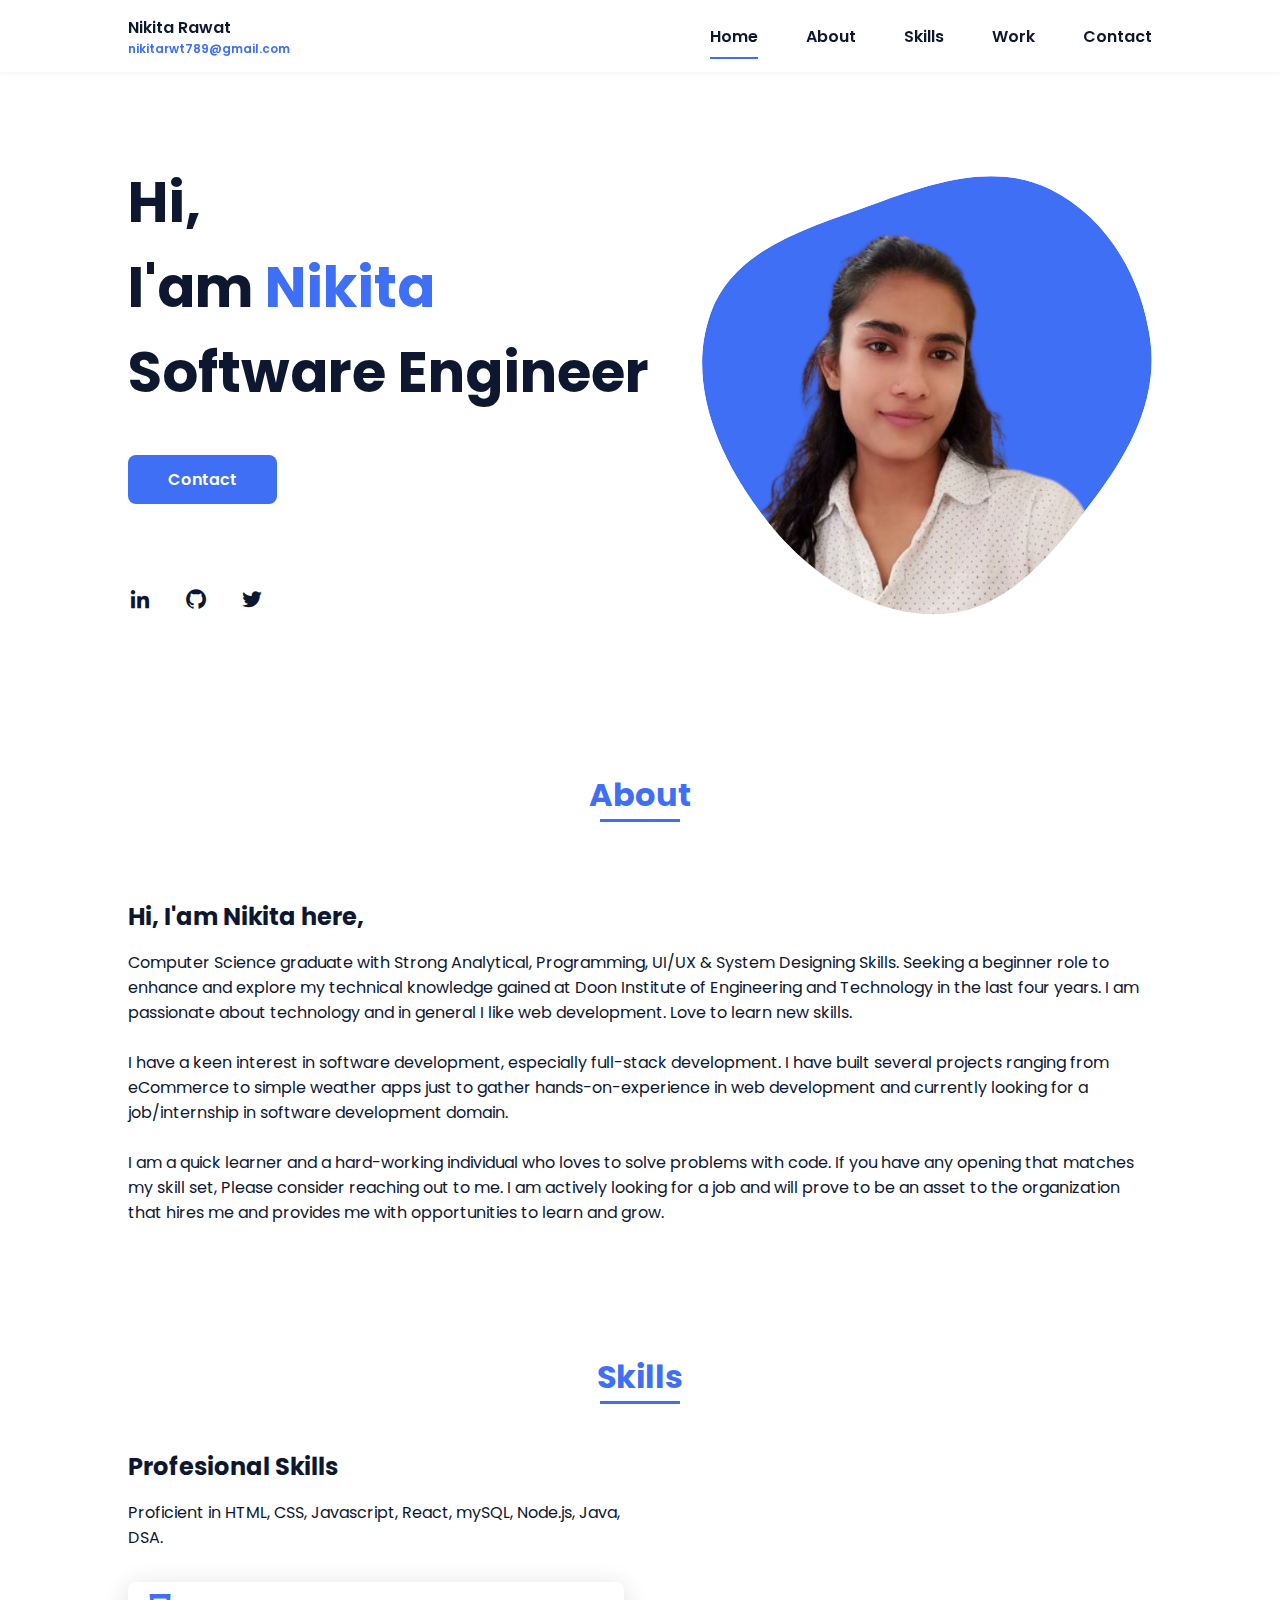
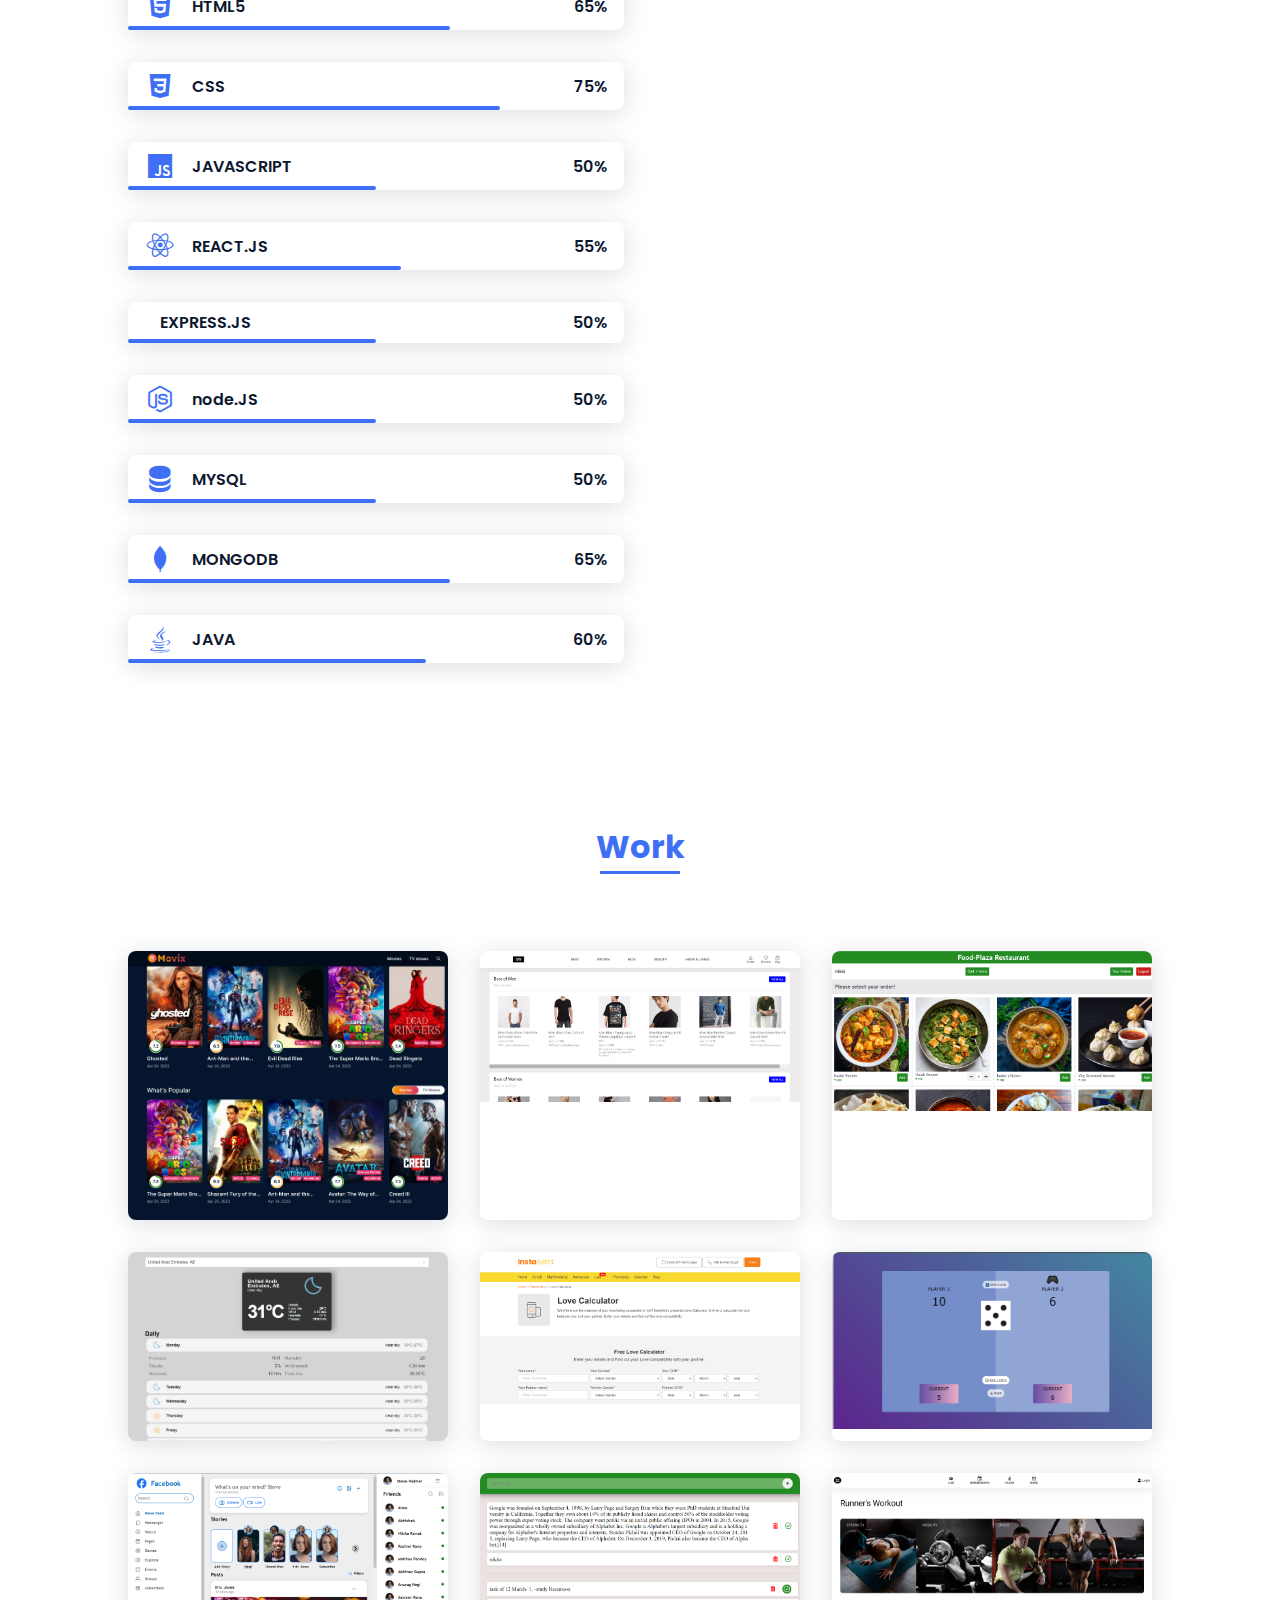
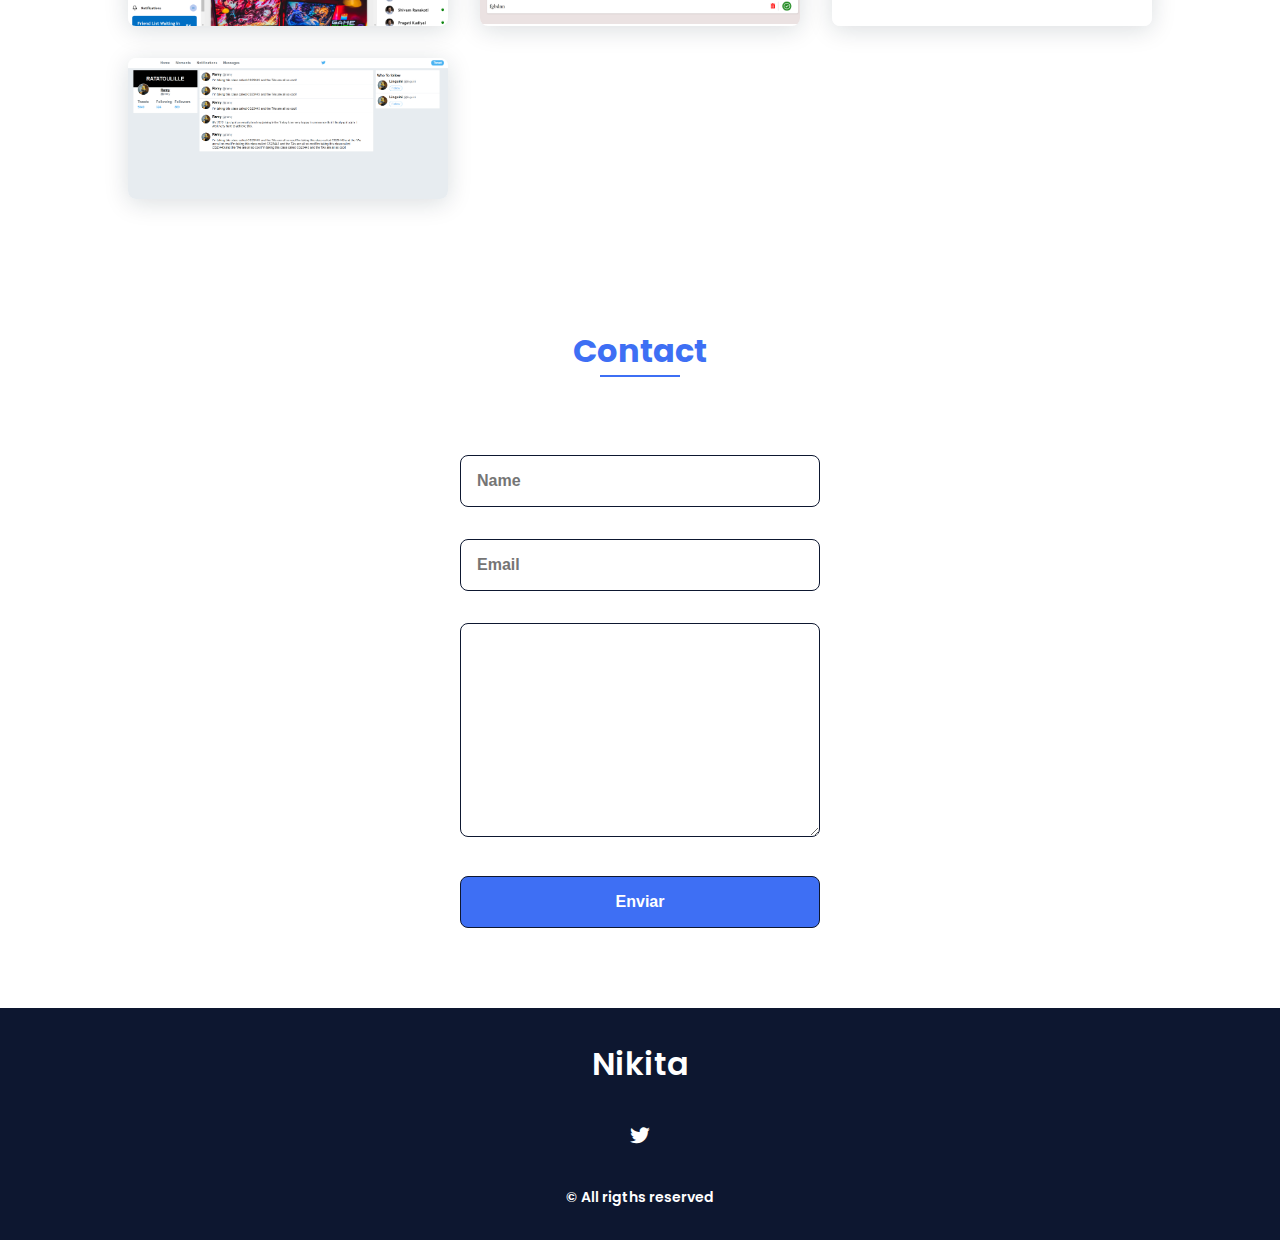
==== commit 3a2bf97c: "change title" ====
--- a/index.html
+++ b/index.html
@@ -41,7 +41,7 @@
         <!--===== HOME =====-->
         <section class="home bd-grid" id="home">
             <div class="home__data">
-                <h1 class="home__title">Hi,<br>I'am <span class="home__title-color">Nikita</span><br> Web Developer</h1>
+                <h1 class="home__title">Hi,<br>I'am <span class="home__title-color">Nikita</span><br> Software Engineer</h1>
 
                 <a href="#contact" class="button">Contact</a>
             </div>
--- a/assets/css/styles.css
+++ b/assets/css/styles.css
@@ -163,6 +163,10 @@
 .nav__logo {
   color: var(--second-color);
 }
+.nav__email{
+  font-size: 12px;
+  color: var(--first-color);
+}
 
 .nav__toggle {
   color: var(--second-color);
@@ -254,14 +258,32 @@
 
 /* ===== ABOUT =====*/
 .about__container {
+  
   row-gap: 2rem;
-  text-align: center;
+  grid-template-columns: repeat(2, 1fr);
+    align-items: center;
+    text-align: initial;
+ 
 }
 
 .about__subtitle {
   margin-bottom: var(--mb-2);
 }
 
+.about__img {
+  justify-self: center;
+}
+
+.about__img img {
+  width: 200px;
+  border-radius: .5rem;
+}
+.ab-grid{
+  max-width: 1024px;
+  margin-left: auto;
+  margin-right: auto;
+  display: flex;
+}
 /* ===== SKILLS =====*/
 .skills__container {
   row-gap: 2rem;
@@ -327,6 +349,12 @@
 .skills__react {
   width: 55%;
 }
+.skills__express {
+  width: 50%;
+}
+.skills__mongoDB {
+  width: 65%;
+}
 .skills__nodejs {
   width: 50%;
 }
@@ -525,4 +553,4 @@
   .home__img {
     width: 450px;
   }
-}
+}